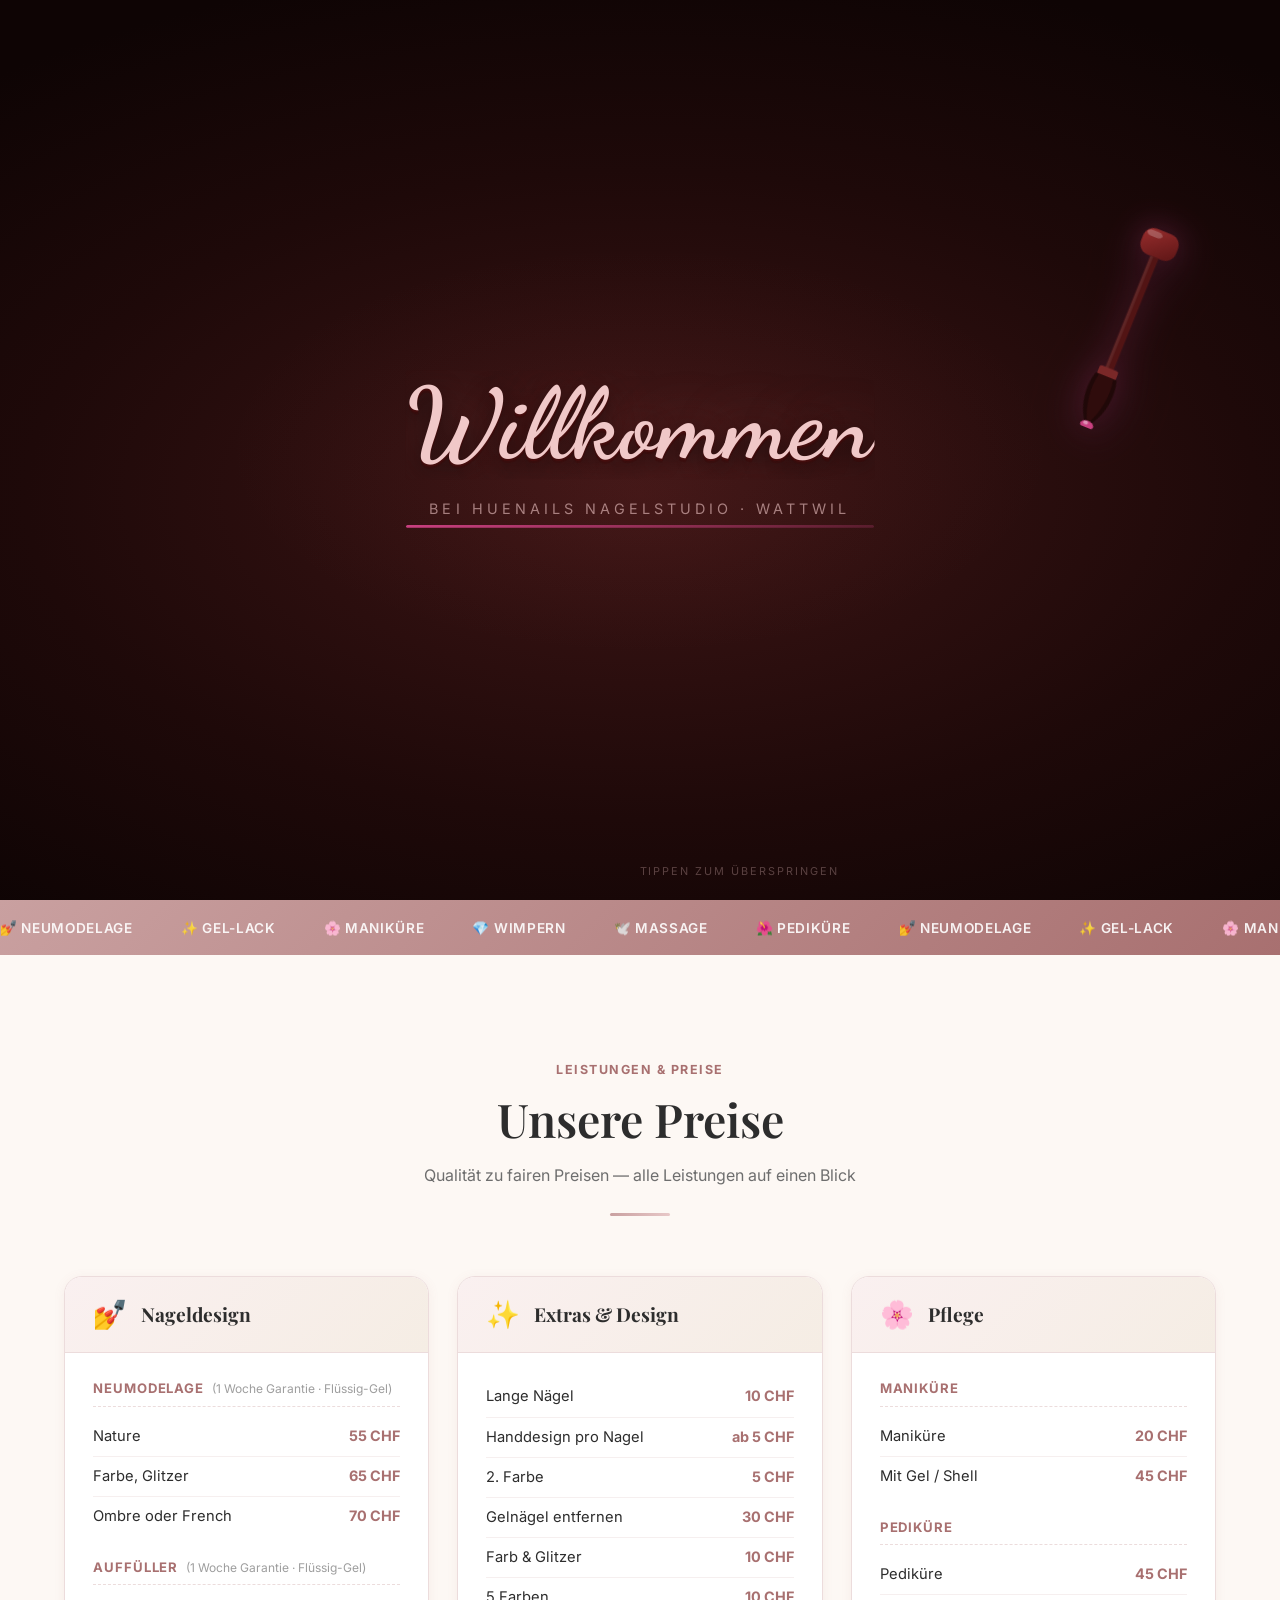
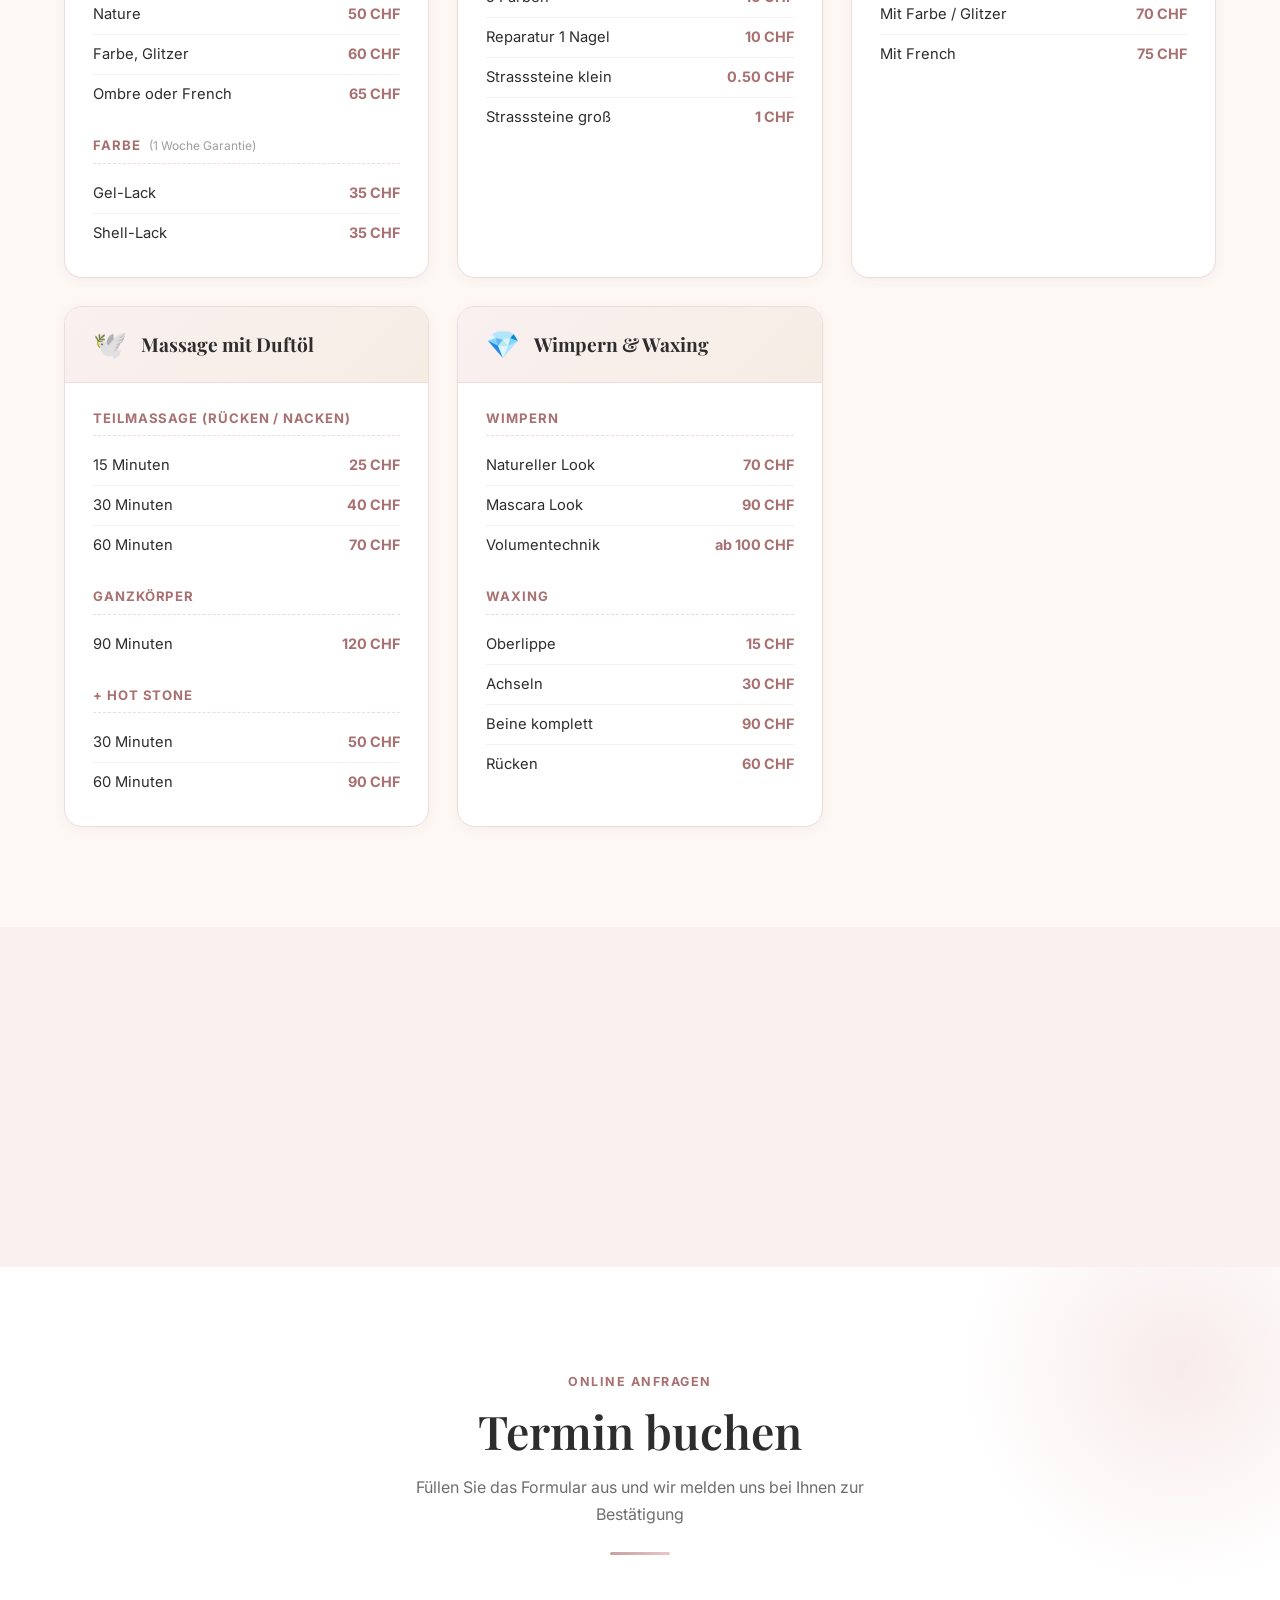
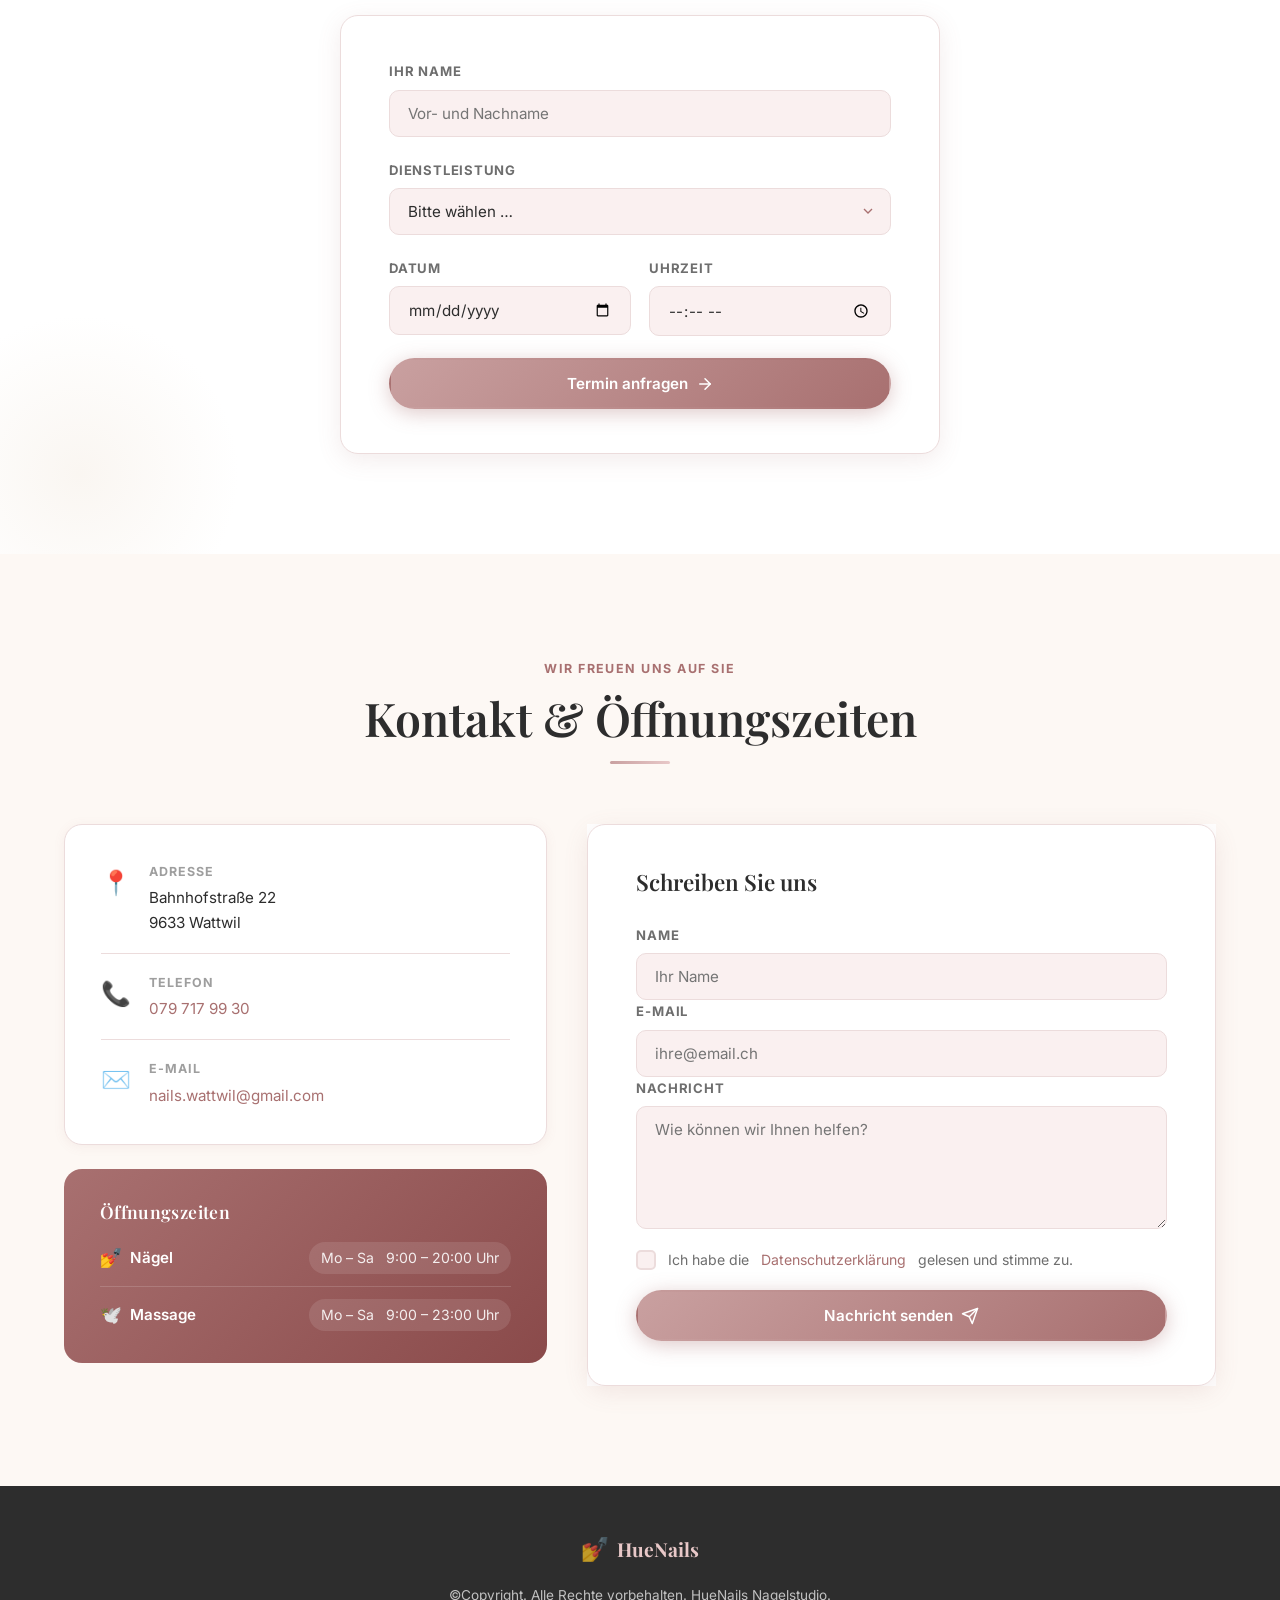
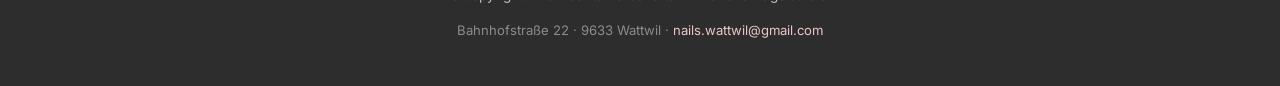
==== index.html @ 9bc21d55 "Add files via upload" ====
<!DOCTYPE html>
<html lang="de">
<head>
    <meta charset="UTF-8">
    <meta name="viewport" content="width=device-width, initial-scale=1.0">
    <meta name="description" content="HueNails Nagelstudio — Ihr Nagelstudio im Herzen von Wattwil. Nägel, Massage, Wimpern & Waxing. Jetzt Termin buchen!">
    <title>HueNails Nagelstudio — Wattwil</title>

    <!-- Google Fonts -->
    <link rel="preconnect" href="https://fonts.googleapis.com">
    <link rel="preconnect" href="https://fonts.gstatic.com" crossorigin>
    <link href="https://fonts.googleapis.com/css2?family=Dancing+Script:wght@700&family=Playfair+Display:ital,wght@0,400;0,500;0,600;0,700;1,400;1,600&family=Inter:wght@300;400;500;600;700&display=swap" rel="stylesheet">

    <link rel="stylesheet" href="style.css">
</head>
<body>

    <!-- ==================== NAGELLACK-INTRO ANIMATION ==================== -->
    <div id="nail-intro" aria-hidden="true">
        <div class="intro-scene">

            <!-- Nail polish applicator brush (SVG) -->
            <div class="intro-brush" aria-hidden="true">
                <svg viewBox="0 0 36 170" xmlns="http://www.w3.org/2000/svg">
                    <defs>
                        <linearGradient id="ig1" x1="0" y1="0" x2="1" y2="1">
                            <stop offset="0%" stop-color="#9a2e2e"/>
                            <stop offset="100%" stop-color="#5c1515"/>
                        </linearGradient>
                    </defs>
                    <!-- Cap / bottle top -->
                    <rect x="3" y="1" width="30" height="22" rx="9" fill="url(#ig1)"/>
                    <rect x="5" y="3" width="13" height="5" rx="4" fill="rgba(255,255,255,0.22)"/>
                    <!-- Rod / neck -->
                    <rect x="14.5" y="23" width="7" height="98" fill="#521414"/>
                    <rect x="14.5" y="23" width="2.5" height="98" fill="rgba(255,255,255,0.07)"/>
                    <!-- Ferrule ring -->
                    <rect x="10" y="119" width="16" height="8" rx="2" fill="#7a2828"/>
                    <!-- Bristles -->
                    <path d="M 9 126 C 5 138 7 158 18 169 C 29 158 31 138 27 126 Z" fill="#200808"/>
                    <path d="M 12 126 C 9 138 11 154 18 167 C 25 154 27 138 24 126 Z" fill="#350e0e" opacity="0.75"/>
                    <!-- Paint tip -->
                    <ellipse cx="18" cy="168" rx="5.5" ry="3.5" fill="#c94080"/>
                    <ellipse cx="16.5" cy="166.5" rx="2" ry="1.5" fill="rgba(255,255,255,0.42)"/>
                </svg>
            </div>

            <!-- Text painted by the brush -->
            <div class="intro-text-container">
                <p class="intro-welcome-text">Willkommen</p>
                <p class="intro-sub-text">bei HueNails Nagelstudio &middot; Wattwil</p>
            </div>

            <!-- Sparkle dots that pop as the brush passes -->
            <div class="intro-sparkles" aria-hidden="true">
                <span style="--spx:5%;  --spd:2.4s">✦</span>
                <span style="--spx:24%; --spd:2.6s">✧</span>
                <span style="--spx:50%; --spd:2.8s">✦</span>
                <span style="--spx:76%; --spd:3.0s">✧</span>
                <span style="--spx:93%; --spd:3.1s">✦</span>
            </div>

        </div>
        <p class="intro-skip">Tippen zum Überspringen</p>
    </div>

    <!-- ==================== NAVBAR ==================== -->
    <nav class="navbar" id="navbar">
        <div class="nav-container">
            <a href="#startseite" class="logo">
                <span class="logo-icon">💅</span>
                <div class="logo-text">
                    <span class="logo-name">HueNails</span>
                    <span class="logo-sub">Nagelstudio Wattwil</span>
                </div>
            </a>

            <ul class="nav-menu" id="navMenu">
                <li><a href="#startseite" class="nav-link">Startseite</a></li>
                <li><a href="#preise" class="nav-link">Unsere Preise</a></li>
                <li><a href="#buchen" class="nav-link">Termin buchen</a></li>
                <li><a href="#kontakt" class="nav-link">Kontakt</a></li>
                <li class="nav-cta"><a href="#buchen" class="btn btn-primary">Jetzt buchen</a></li>
            </ul>

            <button class="nav-toggle" id="navToggle" aria-label="Menü öffnen">
                <span></span>
                <span></span>
                <span></span>
            </button>
        </div>
    </nav>

    <!-- ==================== HERO / STARTSEITE ==================== -->
    <section class="hero" id="startseite">
        <!-- Hintergrundbild Nagelstudio HueNails Wattwil -->
        <div class="hero-media-placeholder" aria-hidden="true"></div>
        <div class="hero-overlay"></div>

        <!-- Floating decoration elements -->
        <div class="hero-deco" aria-hidden="true">
            <div class="deco-petal deco-petal-1"></div>
            <div class="deco-petal deco-petal-2"></div>
            <div class="deco-petal deco-petal-3"></div>
            <div class="deco-petal deco-petal-4"></div>
            <div class="deco-petal deco-petal-5"></div>
            <div class="deco-sparkle deco-sparkle-1">✦</div>
            <div class="deco-sparkle deco-sparkle-2">✦</div>
            <div class="deco-sparkle deco-sparkle-3">✧</div>
        </div>

        <div class="hero-content">
            <div class="hero-badge">
                <span class="badge-dot"></span> Neu eröffnet · Wattwil
            </div>
            <h1 class="hero-title">
                HueNails Nagelstudio
                <span class="hero-subtitle-line">Ihr Nagelstudio im Herzen von Wattwil</span>
                <span class="hero-brushstroke" aria-hidden="true"></span>
            </h1>
            <p class="hero-text">
                Herzlich Willkommen in unserem neuen Nagelstudio in Wattwil! Lassen Sie sich von einer Vielzahl an Leistungen verwöhnen, beeindrucken und überzeugen. Wir setzen auf Qualität zu günstigen Preisen.
            </p>
            <div class="hero-cta">
                <a href="#buchen" class="btn btn-primary">Termin buchen</a>
                <a href="#preise" class="btn btn-outline">Unsere Preise</a>
            </div>
        </div>

        <a href="#preise" class="hero-scroll" aria-label="Nach unten scrollen">
            <span>Entdecken</span>
            <div class="scroll-line"></div>
        </a>
    </section>

    <!-- ==================== MARQUEE ==================== -->
    <div class="marquee-section" aria-hidden="true">
        <div class="marquee-track">
            <span>💅 Neumodelage</span><span>✨ Gel-Lack</span><span>🌸 Maniküre</span>
            <span>💎 Wimpern</span><span>🕊️ Massage</span><span>🌺 Pediküre</span>
            <span>💅 Neumodelage</span><span>✨ Gel-Lack</span><span>🌸 Maniküre</span>
            <span>💎 Wimpern</span><span>🕊️ Massage</span><span>🌺 Pediküre</span>
            <span>💅 Neumodelage</span><span>✨ Gel-Lack</span><span>🌸 Maniküre</span>
            <span>💎 Wimpern</span><span>🕊️ Massage</span><span>🌺 Pediküre</span>
        </div>
    </div>

    <!-- ==================== PREISE ==================== -->
    <section class="prices" id="preise">
        <div class="container">
            <div class="section-header fade-in">
                <span class="section-label">Leistungen &amp; Preise</span>
                <h2 class="section-title">Unsere Preise</h2>
                <p class="section-subtitle">Qualität zu fairen Preisen — alle Leistungen auf einen Blick</p>
                <div class="section-divider" aria-hidden="true"></div>
            </div>

            <div class="price-categories">

                <!-- Nageldesign -->
                <div class="price-card fade-in">
                    <div class="price-card-header">
                        <span class="price-card-icon">💅</span>
                        <h3>Nageldesign</h3>
                    </div>
                    <div class="price-card-body">
                        <div class="price-group">
                            <div class="price-group-title">Neumodelage <small>(1 Woche Garantie · Flüssig-Gel)</small></div>
                            <div class="price-row">
                                <span class="price-item">Nature</span>
                                <span class="price-amount">55 CHF</span>
                            </div>
                            <div class="price-row">
                                <span class="price-item">Farbe, Glitzer</span>
                                <span class="price-amount">65 CHF</span>
                            </div>
                            <div class="price-row">
                                <span class="price-item">Ombre oder French</span>
                                <span class="price-amount">70 CHF</span>
                            </div>
                        </div>
                        <div class="price-group">
                            <div class="price-group-title">Auffüller <small>(1 Woche Garantie · Flüssig-Gel)</small></div>
                            <div class="price-row">
                                <span class="price-item">Nature</span>
                                <span class="price-amount">50 CHF</span>
                            </div>
                            <div class="price-row">
                                <span class="price-item">Farbe, Glitzer</span>
                                <span class="price-amount">60 CHF</span>
                            </div>
                            <div class="price-row">
                                <span class="price-item">Ombre oder French</span>
                                <span class="price-amount">65 CHF</span>
                            </div>
                        </div>
                        <div class="price-group">
                            <div class="price-group-title">Farbe <small>(1 Woche Garantie)</small></div>
                            <div class="price-row">
                                <span class="price-item">Gel-Lack</span>
                                <span class="price-amount">35 CHF</span>
                            </div>
                            <div class="price-row">
                                <span class="price-item">Shell-Lack</span>
                                <span class="price-amount">35 CHF</span>
                            </div>
                        </div>
                    </div>
                </div>

                <!-- Extras & Design -->
                <div class="price-card fade-in">
                    <div class="price-card-header">
                        <span class="price-card-icon">✨</span>
                        <h3>Extras &amp; Design</h3>
                    </div>
                    <div class="price-card-body">
                        <div class="price-row"><span class="price-item">Lange Nägel</span><span class="price-amount">10 CHF</span></div>
                        <div class="price-row"><span class="price-item">Handdesign pro Nagel</span><span class="price-amount">ab 5 CHF</span></div>
                        <div class="price-row"><span class="price-item">2. Farbe</span><span class="price-amount">5 CHF</span></div>
                        <div class="price-row"><span class="price-item">Gelnägel entfernen</span><span class="price-amount">30 CHF</span></div>
                        <div class="price-row"><span class="price-item">Farb &amp; Glitzer</span><span class="price-amount">10 CHF</span></div>
                        <div class="price-row"><span class="price-item">5 Farben</span><span class="price-amount">10 CHF</span></div>
                        <div class="price-row"><span class="price-item">Reparatur 1 Nagel</span><span class="price-amount">10 CHF</span></div>
                        <div class="price-row"><span class="price-item">Strasssteine klein</span><span class="price-amount">0.50 CHF</span></div>
                        <div class="price-row"><span class="price-item">Strasssteine groß</span><span class="price-amount">1 CHF</span></div>
                    </div>
                </div>

                <!-- Pflege -->
                <div class="price-card fade-in">
                    <div class="price-card-header">
                        <span class="price-card-icon">🌸</span>
                        <h3>Pflege</h3>
                    </div>
                    <div class="price-card-body">
                        <div class="price-group">
                            <div class="price-group-title">Maniküre</div>
                            <div class="price-row">
                                <span class="price-item">Maniküre</span>
                                <span class="price-amount">20 CHF</span>
                            </div>
                            <div class="price-row">
                                <span class="price-item">Mit Gel / Shell</span>
                                <span class="price-amount">45 CHF</span>
                            </div>
                        </div>
                        <div class="price-group">
                            <div class="price-group-title">Pediküre</div>
                            <div class="price-row">
                                <span class="price-item">Pediküre</span>
                                <span class="price-amount">45 CHF</span>
                            </div>
                            <div class="price-row">
                                <span class="price-item">Mit Farbe / Glitzer</span>
                                <span class="price-amount">70 CHF</span>
                            </div>
                            <div class="price-row">
                                <span class="price-item">Mit French</span>
                                <span class="price-amount">75 CHF</span>
                            </div>
                        </div>
                    </div>
                </div>

                <!-- Massage -->
                <div class="price-card fade-in">
                    <div class="price-card-header">
                        <span class="price-card-icon">🕊️</span>
                        <h3>Massage mit Duftöl</h3>
                    </div>
                    <div class="price-card-body">
                        <div class="price-group">
                            <div class="price-group-title">Teilmassage (Rücken / Nacken)</div>
                            <div class="price-row"><span class="price-item">15 Minuten</span><span class="price-amount">25 CHF</span></div>
                            <div class="price-row"><span class="price-item">30 Minuten</span><span class="price-amount">40 CHF</span></div>
                            <div class="price-row"><span class="price-item">60 Minuten</span><span class="price-amount">70 CHF</span></div>
                        </div>
                        <div class="price-group">
                            <div class="price-group-title">Ganzkörper</div>
                            <div class="price-row"><span class="price-item">90 Minuten</span><span class="price-amount">120 CHF</span></div>
                        </div>
                        <div class="price-group">
                            <div class="price-group-title">+ Hot Stone</div>
                            <div class="price-row"><span class="price-item">30 Minuten</span><span class="price-amount">50 CHF</span></div>
                            <div class="price-row"><span class="price-item">60 Minuten</span><span class="price-amount">90 CHF</span></div>
                        </div>
                    </div>
                </div>

                <!-- Wimpern & Waxing -->
                <div class="price-card fade-in">
                    <div class="price-card-header">
                        <span class="price-card-icon">💎</span>
                        <h3>Wimpern &amp; Waxing</h3>
                    </div>
                    <div class="price-card-body">
                        <div class="price-group">
                            <div class="price-group-title">Wimpern</div>
                            <div class="price-row"><span class="price-item">Natureller Look</span><span class="price-amount">70 CHF</span></div>
                            <div class="price-row"><span class="price-item">Mascara Look</span><span class="price-amount">90 CHF</span></div>
                            <div class="price-row"><span class="price-item">Volumentechnik</span><span class="price-amount">ab 100 CHF</span></div>
                        </div>
                        <div class="price-group">
                            <div class="price-group-title">Waxing</div>
                            <div class="price-row"><span class="price-item">Oberlippe</span><span class="price-amount">15 CHF</span></div>
                            <div class="price-row"><span class="price-item">Achseln</span><span class="price-amount">30 CHF</span></div>
                            <div class="price-row"><span class="price-item">Beine komplett</span><span class="price-amount">90 CHF</span></div>
                            <div class="price-row"><span class="price-item">Rücken</span><span class="price-amount">60 CHF</span></div>
                        </div>
                    </div>
                </div>

            </div><!-- /.price-categories -->
        </div>
    </section>

    <!-- ==================== GALERIE ==================== -->
    <div class="gallery-strip" role="region" aria-label="Unsere Arbeiten">
        <div class="gallery-item">
            <img src="https://github.com/user-attachments/assets/c134a896-d95e-49ae-8809-458a5babe45d"
                 alt="Elegantes Nageldesign mit Kristallen"
                 referrerpolicy="no-referrer"
                 onerror="this.style.display='none'"
                 loading="lazy">
        </div>
        <div class="gallery-item">
            <img src="https://github.com/user-attachments/assets/c2205a63-f2b2-4bb6-8d69-273cbc0c8605"
                 alt="Nageldesign Ombre mit Strasssteinen"
                 referrerpolicy="no-referrer"
                 onerror="this.style.display='none'"
                 loading="lazy">
        </div>
        <div class="gallery-item">
            <img src="https://github.com/user-attachments/assets/d7bfd87e-74aa-477e-a47b-56fbca6b3d0f"
                 alt="Professionelle Nagelpflege und Maniküre"
                 referrerpolicy="no-referrer"
                 onerror="this.style.display='none'"
                 loading="lazy">
        </div>
    </div>

    <!-- ==================== TERMIN BUCHEN ==================== -->
    <section class="booking" id="buchen">
        <div class="container">
            <div class="section-header fade-in">
                <span class="section-label">Online anfragen</span>
                <h2 class="section-title">Termin buchen</h2>
                <p class="section-subtitle">Füllen Sie das Formular aus und wir melden uns bei Ihnen zur Bestätigung</p>
                <div class="section-divider" aria-hidden="true"></div>
            </div>

            <div class="booking-wrapper fade-in">
                <form class="booking-form" id="bookingForm" novalidate>
                    <div class="form-row">
                        <div class="form-group">
                            <label for="bookingName">Ihr Name</label>
                            <input type="text" id="bookingName" name="name" placeholder="Vor- und Nachname" required>
                        </div>
                    </div>

                    <div class="form-row">
                        <div class="form-group">
                            <label for="bookingService">Dienstleistung</label>
                            <select id="bookingService" name="service" required>
                                <option value="" disabled selected>Bitte wählen …</option>
                                <optgroup label="Nageldesign">
                                    <option>Neumodelage – Nature (55 CHF)</option>
                                    <option>Neumodelage – Farbe / Glitzer (65 CHF)</option>
                                    <option>Neumodelage – Ombre / French (70 CHF)</option>
                                    <option>Auffüller – Nature (50 CHF)</option>
                                    <option>Auffüller – Farbe / Glitzer (60 CHF)</option>
                                    <option>Auffüller – Ombre / French (65 CHF)</option>
                                    <option>Gel-Lack (35 CHF)</option>
                                    <option>Shell-Lack (35 CHF)</option>
                                </optgroup>
                                <optgroup label="Pflege">
                                    <option>Maniküre (20 CHF)</option>
                                    <option>Maniküre mit Gel/Shell (45 CHF)</option>
                                    <option>Pediküre (45 CHF)</option>
                                    <option>Pediküre mit Farbe/Glitzer (70 CHF)</option>
                                    <option>Pediküre mit French (75 CHF)</option>
                                </optgroup>
                                <optgroup label="Massage mit Duftöl">
                                    <option>Teilmassage 15 min (25 CHF)</option>
                                    <option>Teilmassage 30 min (40 CHF)</option>
                                    <option>Teilmassage 60 min (70 CHF)</option>
                                    <option>Ganzkörpermassage 90 min (120 CHF)</option>
                                </optgroup>
                                <optgroup label="Wimpern">
                                    <option>Wimpern – Natureller Look (70 CHF)</option>
                                    <option>Wimpern – Mascara Look (90 CHF)</option>
                                    <option>Wimpern – Volumentechnik (ab 100 CHF)</option>
                                </optgroup>
                                <optgroup label="Waxing">
                                    <option>Waxing Oberlippe (15 CHF)</option>
                                    <option>Waxing Achseln (30 CHF)</option>
                                    <option>Waxing Beine komplett (90 CHF)</option>
                                    <option>Waxing Rücken (60 CHF)</option>
                                </optgroup>
                            </select>
                        </div>
                    </div>

                    <div class="form-row form-row-2">
                        <div class="form-group">
                            <label for="bookingDate">Datum</label>
                            <input type="date" id="bookingDate" name="date" required>
                        </div>
                        <div class="form-group">
                            <label for="bookingTime">Uhrzeit</label>
                            <input type="time" id="bookingTime" name="time" min="09:00" max="23:00" required>
                        </div>
                    </div>

                    <button type="submit" class="btn btn-primary btn-full">
                        <span>Termin anfragen</span>
                        <svg width="18" height="18" viewBox="0 0 24 24" fill="none" stroke="currentColor" stroke-width="2" stroke-linecap="round" stroke-linejoin="round" aria-hidden="true"><line x1="5" y1="12" x2="19" y2="12"/><polyline points="12 5 19 12 12 19"/></svg>
                    </button>
                </form>

                <div class="booking-success" id="bookingSuccess" role="alert" aria-live="polite">
                    <div class="success-icon">🌸</div>
                    <h3>Anfrage gesendet!</h3>
                    <p>Vielen Dank! Wir werden uns so schnell wie möglich bei Ihnen melden, um den Termin zu bestätigen.</p>
                    <p class="success-detail" id="bookingSummary"></p>
                    <button class="btn btn-outline" id="newBookingBtn">Weiteren Termin anfragen</button>
                </div>
            </div>
        </div>
    </section>

    <!-- ==================== KONTAKT ==================== -->
    <section class="contact" id="kontakt">
        <div class="container">
            <div class="section-header fade-in">
                <span class="section-label">Wir freuen uns auf Sie</span>
                <h2 class="section-title">Kontakt &amp; Öffnungszeiten</h2>
                <div class="section-divider" aria-hidden="true"></div>
            </div>

            <div class="contact-grid">
                <!-- Info column -->
                <div class="contact-info fade-in-left">
                    <div class="contact-card">
                        <div class="contact-item">
                            <span class="contact-icon">📍</span>
                            <div>
                                <strong>Adresse</strong>
                                <p>Bahnhofstraße 22<br>9633 Wattwil</p>
                            </div>
                        </div>
                        <div class="contact-item">
                            <span class="contact-icon">📞</span>
                            <div>
                                <strong>Telefon</strong>
                                <p><a href="tel:0797179930">079 717 99 30</a></p>
                            </div>
                        </div>
                        <div class="contact-item">
                            <span class="contact-icon">✉️</span>
                            <div>
                                <strong>E-Mail</strong>
                                <p><a href="mailto:nails.wattwil@gmail.com">nails.wattwil@gmail.com</a></p>
                            </div>
                        </div>
                    </div>

                    <div class="hours-card">
                        <h4>Öffnungszeiten</h4>
                        <div class="hours-row">
                            <div class="hours-label">
                                <span class="hours-icon">💅</span> Nägel
                            </div>
                            <div class="hours-time">Mo – Sa &nbsp; 9:00 – 20:00 Uhr</div>
                        </div>
                        <div class="hours-row">
                            <div class="hours-label">
                                <span class="hours-icon">🕊️</span> Massage
                            </div>
                            <div class="hours-time">Mo – Sa &nbsp; 9:00 – 23:00 Uhr</div>
                        </div>
                    </div>
                </div>

                <!-- Contact form column -->
                <div class="contact-form-wrapper fade-in-right">
                    <form class="contact-form" id="contactForm" novalidate>
                        <h4>Schreiben Sie uns</h4>
                        <div class="form-group">
                            <label for="contactName">Name</label>
                            <input type="text" id="contactName" name="name" placeholder="Ihr Name" required>
                        </div>
                        <div class="form-group">
                            <label for="contactEmail">E-Mail</label>
                            <input type="email" id="contactEmail" name="email" placeholder="ihre@email.ch" required>
                        </div>
                        <div class="form-group">
                            <label for="contactMessage">Nachricht</label>
                            <textarea id="contactMessage" name="message" rows="5" placeholder="Wie können wir Ihnen helfen?" required></textarea>
                        </div>
                        <div class="form-checkbox">
                            <label class="checkbox-label">
                                <input type="checkbox" id="contactPrivacy" name="privacy" required>
                                <span class="checkbox-custom"></span>
                                Ich habe die <a href="#" target="_blank">Datenschutzerklärung</a> gelesen und stimme zu.
                            </label>
                        </div>
                        <button type="submit" class="btn btn-primary btn-full">
                            <span>Nachricht senden</span>
                            <svg width="18" height="18" viewBox="0 0 24 24" fill="none" stroke="currentColor" stroke-width="2" stroke-linecap="round" stroke-linejoin="round" aria-hidden="true"><line x1="22" y1="2" x2="11" y2="13"/><polygon points="22 2 15 22 11 13 2 9 22 2"/></svg>
                        </button>
                    </form>
                </div>
            </div>
        </div>
    </section>

    <!-- ==================== FOOTER ==================== -->
    <footer class="footer">
        <div class="footer-inner">
            <div class="footer-logo">
                <span>💅</span>
                <span class="footer-logo-name">HueNails</span>
            </div>
            <p class="footer-copy">©Copyright. Alle Rechte vorbehalten. HueNails Nagelstudio.</p>
            <p class="footer-address">Bahnhofstraße 22 · 9633 Wattwil · <a href="mailto:nails.wattwil@gmail.com">nails.wattwil@gmail.com</a></p>
        </div>
    </footer>

    <script src="script.js"></script>
</body>
</html>
---- style.css ----
/* =====================================================
   HUENAILS NAGELSTUDIO — Elegantes Pastel-Design
   Single-Page Demo · Wattwil
   ===================================================== */

/* --- Reset & Base --- */
*, *::before, *::after {
    margin: 0;
    padding: 0;
    box-sizing: border-box;
}

/* --- CSS Custom Properties --- */
:root {
    /* Farben */
    --rose-gold:      #c9a0a0;
    --rose-gold-light:#e8c8c8;
    --rose-gold-dark: #a87070;
    --blush:          #f2d7d7;
    --blush-light:    #faf0f0;
    --cream:          #fdf8f4;
    --cream-dark:     #f5ede4;
    --white:          #ffffff;
    --text:           #2d2d2d;
    --text-light:     #6e6e6e;
    --text-lighter:   #9e9e9e;
    --border:         #ecdcdc;

    /* Schatten */
    --shadow-sm: 0 2px 12px rgba(160, 100, 100, 0.08);
    --shadow:    0 6px 24px rgba(160, 100, 100, 0.12);
    --shadow-lg: 0 16px 48px rgba(160, 100, 100, 0.16);

    /* Radien */
    --radius:    18px;
    --radius-sm: 10px;
    --radius-xs: 6px;

    /* Übergänge */
    --transition:      all 0.4s cubic-bezier(0.25, 0.46, 0.45, 0.94);
    --transition-fast: all 0.22s ease;
}

html {
    scroll-behavior: smooth;
    font-size: 16px;
}

body {
    font-family: 'Inter', -apple-system, BlinkMacSystemFont, 'Segoe UI', sans-serif;
    color: var(--text);
    background: var(--white);
    line-height: 1.7;
    overflow-x: hidden;
}

h1, h2, h3, h4 {
    font-family: 'Playfair Display', Georgia, serif;
    line-height: 1.2;
    font-weight: 600;
}

a {
    color: var(--rose-gold-dark);
    text-decoration: none;
    transition: var(--transition-fast);
}
a:hover { color: var(--rose-gold); }

img { max-width: 100%; display: block; }

.container {
    max-width: 1200px;
    margin: 0 auto;
    padding: 0 24px;
}

/* =====================================================
   BUTTONS
   ===================================================== */
.btn {
    display: inline-flex;
    align-items: center;
    justify-content: center;
    gap: 8px;
    padding: 14px 32px;
    border-radius: 50px;
    font-family: 'Inter', sans-serif;
    font-size: 0.95rem;
    font-weight: 600;
    cursor: pointer;
    border: 2px solid transparent;
    transition: var(--transition);
    white-space: nowrap;
    text-decoration: none;
}

.btn-primary {
    background: linear-gradient(135deg, var(--rose-gold), var(--rose-gold-dark));
    color: var(--white);
    border-color: transparent;
    box-shadow: 0 4px 20px rgba(160, 100, 100, 0.35);
}
.btn-primary:hover {
    background: linear-gradient(135deg, var(--rose-gold-dark), #8a5050);
    color: var(--white);
    transform: translateY(-2px);
    box-shadow: 0 8px 28px rgba(160, 100, 100, 0.45);
}

.btn-outline {
    background: transparent;
    color: var(--rose-gold-dark);
    border-color: var(--rose-gold);
}
.btn-outline:hover {
    background: var(--rose-gold);
    color: var(--white);
    transform: translateY(-2px);
}

.btn-full { width: 100%; }

/* =====================================================
   NAVBAR
   ===================================================== */
.navbar {
    position: fixed;
    top: 0;
    left: 0;
    right: 0;
    z-index: 1000;
    padding: 20px 0;
    transition: var(--transition);
}

.navbar.scrolled {
    background: rgba(255, 255, 255, 0.96);
    backdrop-filter: blur(16px);
    -webkit-backdrop-filter: blur(16px);
    padding: 12px 0;
    box-shadow: 0 2px 24px rgba(160, 100, 100, 0.1);
}

.nav-container {
    max-width: 1200px;
    margin: 0 auto;
    padding: 0 24px;
    display: flex;
    align-items: center;
    justify-content: space-between;
}

/* Logo */
.logo {
    display: flex;
    align-items: center;
    gap: 10px;
    text-decoration: none;
}
.logo-icon { font-size: 1.6rem; line-height: 1; }
.logo-text { display: flex; flex-direction: column; line-height: 1.1; }
.logo-name {
    font-family: 'Playfair Display', serif;
    font-size: 1.25rem;
    font-weight: 700;
    color: var(--rose-gold-dark);
}
.logo-sub {
    font-size: 0.7rem;
    font-weight: 500;
    color: var(--text-lighter);
    letter-spacing: 0.05em;
    text-transform: uppercase;
}

/* Nav menu */
.nav-menu {
    display: flex;
    align-items: center;
    gap: 8px;
    list-style: none;
}

.nav-link {
    font-size: 0.9rem;
    font-weight: 500;
    color: var(--text);
    padding: 8px 14px;
    border-radius: 50px;
    transition: var(--transition-fast);
    text-decoration: none;
}
.navbar:not(.scrolled) .nav-link { color: var(--white); }
.nav-link:hover, .nav-link.active {
    color: var(--rose-gold-dark);
    background: var(--blush-light);
}
.navbar:not(.scrolled) .nav-link:hover,
.navbar:not(.scrolled) .nav-link.active {
    color: var(--white);
    background: rgba(255,255,255,0.18);
}

.nav-cta { margin-left: 8px; }
.nav-cta .btn { padding: 10px 24px; font-size: 0.88rem; }

/* Hamburger */
.nav-toggle {
    display: none;
    flex-direction: column;
    gap: 5px;
    background: none;
    border: none;
    cursor: pointer;
    padding: 6px;
}
.nav-toggle span {
    display: block;
    width: 24px;
    height: 2px;
    background: var(--rose-gold-dark);
    border-radius: 2px;
    transition: var(--transition-fast);
    transform-origin: center;
}
.navbar:not(.scrolled) .nav-toggle span { background: var(--white); }
.nav-toggle.active span:nth-child(1) { transform: translateY(7px) rotate(45deg); }
.nav-toggle.active span:nth-child(2) { opacity: 0; transform: scaleX(0); }
.nav-toggle.active span:nth-child(3) { transform: translateY(-7px) rotate(-45deg); }

/* =====================================================
   HERO
   ===================================================== */
.hero {
    position: relative;
    min-height: 100vh;
    display: flex;
    align-items: center;
    justify-content: center;
    overflow: hidden;
    background: linear-gradient(160deg, #2d1a1a 0%, #5c2d2d 40%, #8a4a4a 100%);
}

/* Hintergrundbild */
.hero-media-placeholder {
    position: absolute;
    inset: 0;
    background-color: #3a1f1f;
    background-image: url('https://github.com/user-attachments/assets/f6385e2c-8b91-4353-9eaa-23a1ced8b1b3');
    background-size: cover;
    background-position: center 40%;
    background-repeat: no-repeat;
}

.hero-overlay {
    position: absolute;
    inset: 0;
    background: linear-gradient(to bottom, rgba(20, 10, 10, 0.38) 0%, rgba(30, 10, 10, 0.55) 100%);
    z-index: 1;
}

/* Floating petals & sparkles */
.hero-deco { position: absolute; inset: 0; z-index: 2; pointer-events: none; }

.deco-petal {
    position: absolute;
    border-radius: 50% 0 50% 0;
    opacity: 0.18;
    animation: floatPetal 14s ease-in-out infinite;
}
.deco-petal-1 { width: 60px; height: 60px; background: var(--rose-gold-light); top: 12%; left: 8%; animation-delay: 0s; }
.deco-petal-2 { width: 40px; height: 40px; background: var(--blush); top: 60%; left: 5%; animation-delay: 3s; }
.deco-petal-3 { width: 80px; height: 80px; background: var(--rose-gold); top: 25%; right: 10%; animation-delay: 6s; }
.deco-petal-4 { width: 30px; height: 30px; background: var(--blush); top: 70%; right: 15%; animation-delay: 9s; }
.deco-petal-5 { width: 50px; height: 50px; background: var(--rose-gold-light); top: 45%; left: 50%; animation-delay: 1.5s; }

@keyframes floatPetal {
    0%, 100% { transform: translate(0, 0) rotate(0deg); }
    33%       { transform: translate(14px, -20px) rotate(15deg); }
    66%       { transform: translate(-10px, 12px) rotate(-10deg); }
}

.deco-sparkle {
    position: absolute;
    font-size: 1.1rem;
    color: var(--rose-gold-light);
    opacity: 0.45;
    animation: sparkle 5s ease-in-out infinite;
}
.deco-sparkle-1 { top: 18%; left: 20%;  animation-delay: 0s; }
.deco-sparkle-2 { top: 55%; right: 22%; animation-delay: 2s; }
.deco-sparkle-3 { top: 32%; right: 35%; animation-delay: 4s; font-size: 0.75rem; }

@keyframes sparkle {
    0%, 100% { opacity: 0.35; transform: scale(1) rotate(0deg); }
    50%       { opacity: 0.8;  transform: scale(1.4) rotate(20deg); }
}

/* Hero content */
.hero-content {
    position: relative;
    z-index: 3;
    text-align: center;
    padding: 120px 24px 80px;
    max-width: 780px;
    margin: 0 auto;
}

.hero-badge {
    display: inline-flex;
    align-items: center;
    gap: 8px;
    background: rgba(255,255,255,0.15);
    backdrop-filter: blur(8px);
    color: var(--blush);
    border: 1px solid rgba(255,255,255,0.25);
    border-radius: 50px;
    padding: 7px 18px;
    font-size: 0.82rem;
    font-weight: 600;
    letter-spacing: 0.04em;
    text-transform: uppercase;
    margin-bottom: 28px;
}
.badge-dot {
    width: 8px;
    height: 8px;
    border-radius: 50%;
    background: #ff9c9c;
    animation: pulse 1.8s ease-in-out infinite;
}
@keyframes pulse {
    0%, 100% { transform: scale(1); opacity: 1; }
    50%       { transform: scale(1.5); opacity: 0.6; }
}

.hero-title {
    font-size: clamp(2rem, 5.5vw, 3.6rem);
    color: var(--white);
    font-weight: 700;
    margin-bottom: 10px;
    letter-spacing: -0.01em;
    line-height: 1.15;
}

.hero-subtitle-line {
    display: block;
    font-size: clamp(1.1rem, 2.8vw, 1.7rem);
    font-weight: 400;
    font-style: italic;
    color: var(--blush);
    margin-top: 8px;
    margin-bottom: 4px;
    line-height: 1.4;
}

/* Animated brushstroke underline */
.hero-brushstroke {
    display: block;
    width: 260px;
    height: 12px;
    margin: 14px auto 28px;
    background: var(--rose-gold);
    border-radius: 6px 8px 8px 4px / 4px 8px 6px 4px;
    transform-origin: left center;
    animation: brushDraw 1.2s cubic-bezier(0.22, 1, 0.36, 1) 0.8s both;
}
@keyframes brushDraw {
    from { clip-path: inset(0 100% 0 0 round 6px); opacity: 0; }
    to   { clip-path: inset(0 0%   0 0 round 6px); opacity: 0.8; }
}

.hero-text {
    font-size: 1.05rem;
    color: rgba(255, 255, 255, 0.85);
    max-width: 580px;
    margin: 0 auto 36px;
    line-height: 1.8;
}

.hero-cta {
    display: flex;
    gap: 16px;
    justify-content: center;
    flex-wrap: wrap;
}

/* Hero scroll indicator */
.hero-scroll {
    position: absolute;
    bottom: 32px;
    left: 50%;
    transform: translateX(-50%);
    z-index: 3;
    display: flex;
    flex-direction: column;
    align-items: center;
    gap: 8px;
    color: rgba(255,255,255,0.6);
    font-size: 0.75rem;
    font-weight: 500;
    letter-spacing: 0.1em;
    text-transform: uppercase;
    text-decoration: none;
    cursor: pointer;
    transition: var(--transition-fast);
}
.hero-scroll:hover { color: rgba(255,255,255,0.9); }
.scroll-line {
    width: 1px;
    height: 42px;
    background: linear-gradient(to bottom, rgba(255,255,255,0.6), transparent);
    animation: scrollLine 1.8s ease-in-out infinite;
}
@keyframes scrollLine {
    0%, 100% { transform: scaleY(1);   opacity: 1; }
    50%       { transform: scaleY(0.5); opacity: 0.4; }
}

/* =====================================================
   MARQUEE
   ===================================================== */
.marquee-section {
    background: linear-gradient(135deg, var(--rose-gold), var(--rose-gold-dark));
    padding: 14px 0;
    overflow: hidden;
    white-space: nowrap;
}

.marquee-track {
    display: inline-flex;
    gap: 48px;
    animation: marqueeScroll 24s linear infinite;
    padding-right: 48px;
}
.marquee-track span {
    font-size: 0.85rem;
    font-weight: 600;
    color: rgba(255,255,255,0.9);
    letter-spacing: 0.05em;
    text-transform: uppercase;
    flex-shrink: 0;
}

@keyframes marqueeScroll {
    from { transform: translateX(0); }
    to   { transform: translateX(-50%); }
}

/* =====================================================
   SECTION HEADER
   ===================================================== */
.section-header {
    text-align: center;
    margin-bottom: 60px;
}
.section-label {
    display: inline-block;
    font-size: 0.78rem;
    font-weight: 700;
    letter-spacing: 0.12em;
    text-transform: uppercase;
    color: var(--rose-gold-dark);
    margin-bottom: 12px;
}
.section-title {
    font-size: clamp(2rem, 4vw, 2.9rem);
    color: var(--text);
    margin-bottom: 14px;
}
.section-subtitle {
    color: var(--text-light);
    font-size: 1rem;
    max-width: 520px;
    margin: 0 auto 24px;
}
.section-divider {
    width: 60px;
    height: 3px;
    background: linear-gradient(90deg, var(--rose-gold), var(--rose-gold-light));
    border-radius: 2px;
    margin: 0 auto;
}

/* =====================================================
   PRICES
   ===================================================== */
.prices {
    padding: 100px 0;
    background: var(--cream);
}

.price-categories {
    display: grid;
    grid-template-columns: repeat(auto-fill, minmax(340px, 1fr));
    gap: 28px;
}

.price-card {
    background: var(--white);
    border-radius: var(--radius);
    box-shadow: var(--shadow-sm);
    overflow: hidden;
    transition: var(--transition);
    border: 1px solid var(--border);
}
.price-card:hover {
    transform: translateY(-4px);
    box-shadow: var(--shadow-lg);
    border-color: var(--rose-gold-light);
}

.price-card-header {
    background: linear-gradient(135deg, var(--blush-light), var(--cream-dark));
    padding: 24px 28px;
    display: flex;
    align-items: center;
    gap: 14px;
    border-bottom: 1px solid var(--border);
}
.price-card-icon { font-size: 1.7rem; line-height: 1; }
.price-card-header h3 {
    font-size: 1.2rem;
    color: var(--text);
    font-weight: 700;
}

.price-card-body { padding: 24px 28px; }

.price-group { margin-bottom: 20px; }
.price-group:last-child { margin-bottom: 0; }

.price-group-title {
    font-size: 0.82rem;
    font-weight: 700;
    text-transform: uppercase;
    letter-spacing: 0.07em;
    color: var(--rose-gold-dark);
    margin-bottom: 10px;
    padding-bottom: 6px;
    border-bottom: 1px dashed var(--border);
}
.price-group-title small {
    font-weight: 400;
    text-transform: none;
    letter-spacing: 0;
    color: var(--text-lighter);
    font-size: 0.75rem;
    margin-left: 4px;
}

.price-row {
    display: flex;
    justify-content: space-between;
    align-items: baseline;
    padding: 7px 0;
    border-bottom: 1px solid rgba(236, 220, 220, 0.45);
}
.price-row:last-child { border-bottom: none; }

.price-item {
    font-size: 0.92rem;
    color: var(--text);
}
.price-amount {
    font-size: 0.9rem;
    font-weight: 700;
    color: var(--rose-gold-dark);
    white-space: nowrap;
    margin-left: 12px;
}

/* =====================================================
   BOOKING
   ===================================================== */
.booking {
    padding: 100px 0;
    background: var(--white);
    position: relative;
    overflow: hidden;
}
.booking::before {
    content: '';
    position: absolute;
    top: -120px;
    right: -120px;
    width: 440px;
    height: 440px;
    border-radius: 50%;
    background: radial-gradient(circle, var(--blush) 0%, transparent 70%);
    opacity: 0.5;
    pointer-events: none;
}
.booking::after {
    content: '';
    position: absolute;
    bottom: -80px;
    left: -80px;
    width: 320px;
    height: 320px;
    border-radius: 50%;
    background: radial-gradient(circle, var(--cream-dark) 0%, transparent 70%);
    opacity: 0.5;
    pointer-events: none;
}

.booking-wrapper {
    max-width: 600px;
    margin: 0 auto;
    position: relative;
    z-index: 1;
}

.booking-form, .contact-form {
    background: var(--white);
    border: 1px solid var(--border);
    border-radius: var(--radius);
    padding: 44px 48px;
    box-shadow: var(--shadow);
}

.form-row { margin-bottom: 22px; }
.form-row-2 {
    display: grid;
    grid-template-columns: 1fr 1fr;
    gap: 18px;
    margin-bottom: 22px;
}

.form-group { display: flex; flex-direction: column; gap: 7px; }

.form-group label {
    font-size: 0.82rem;
    font-weight: 700;
    letter-spacing: 0.06em;
    text-transform: uppercase;
    color: var(--text-light);
}

.form-group input,
.form-group select,
.form-group textarea {
    width: 100%;
    padding: 13px 18px;
    border: 1.5px solid var(--border);
    border-radius: var(--radius-sm);
    font-family: 'Inter', sans-serif;
    font-size: 0.95rem;
    color: var(--text);
    background: var(--blush-light);
    transition: var(--transition-fast);
    appearance: none;
    -webkit-appearance: none;
    outline: none;
}
.form-group select {
    background-image: url("data:image/svg+xml,%3Csvg xmlns='http://www.w3.org/2000/svg' width='16' height='16' viewBox='0 0 24 24' fill='none' stroke='%23a87070' stroke-width='2'%3E%3Cpolyline points='6 9 12 15 18 9'/%3E%3C/svg%3E");
    background-repeat: no-repeat;
    background-position: right 14px center;
    padding-right: 44px;
    cursor: pointer;
}
.form-group textarea { resize: vertical; min-height: 120px; }

.form-group input:focus,
.form-group select:focus,
.form-group textarea:focus {
    border-color: var(--rose-gold);
    background: var(--white);
    box-shadow: 0 0 0 3px rgba(201, 160, 160, 0.2);
}

/* Booking success message */
.booking-success {
    display: none;
    flex-direction: column;
    align-items: center;
    text-align: center;
    gap: 16px;
    padding: 60px 48px;
    background: var(--white);
    border: 1px solid var(--border);
    border-radius: var(--radius);
    box-shadow: var(--shadow);
}
.booking-success.show { display: flex; }

.success-icon { font-size: 3.5rem; animation: popIn 0.5s ease; }
@keyframes popIn {
    from { transform: scale(0.5); opacity: 0; }
    to   { transform: scale(1);   opacity: 1; }
}

.booking-success h3 {
    font-size: 1.6rem;
    color: var(--text);
}
.booking-success p { color: var(--text-light); max-width: 380px; }
.success-detail {
    font-weight: 600;
    color: var(--rose-gold-dark);
    font-size: 0.95rem;
}

/* =====================================================
   CUSTOM CHECKBOX
   ===================================================== */
.form-checkbox { margin: 20px 0; }
.checkbox-label {
    display: flex;
    align-items: flex-start;
    gap: 12px;
    font-size: 0.88rem;
    color: var(--text-light);
    cursor: pointer;
    user-select: none;
    line-height: 1.5;
}
.checkbox-label input[type="checkbox"] { display: none; }
.checkbox-custom {
    flex-shrink: 0;
    width: 20px;
    height: 20px;
    border: 2px solid var(--border);
    border-radius: 5px;
    background: var(--blush-light);
    transition: var(--transition-fast);
    position: relative;
    margin-top: 1px;
}
.checkbox-label input[type="checkbox"]:checked + .checkbox-custom {
    background: var(--rose-gold);
    border-color: var(--rose-gold);
}
.checkbox-label input[type="checkbox"]:checked + .checkbox-custom::after {
    content: '';
    position: absolute;
    left: 5px;
    top: 2px;
    width: 6px;
    height: 10px;
    border: 2px solid white;
    border-top: none;
    border-left: none;
    transform: rotate(40deg);
}
.checkbox-label a { color: var(--rose-gold-dark); }

/* =====================================================
   CONTACT
   ===================================================== */
.contact {
    padding: 100px 0;
    background: var(--cream);
}

.contact-grid {
    display: grid;
    grid-template-columns: 1fr 1.3fr;
    gap: 40px;
    align-items: start;
}

/* Info cards */
.contact-card {
    background: var(--white);
    border-radius: var(--radius);
    padding: 36px;
    box-shadow: var(--shadow-sm);
    border: 1px solid var(--border);
    margin-bottom: 24px;
}

.contact-item {
    display: flex;
    gap: 18px;
    align-items: flex-start;
    padding: 18px 0;
    border-bottom: 1px solid var(--border);
}
.contact-item:last-child { border-bottom: none; padding-bottom: 0; }
.contact-item:first-child { padding-top: 0; }

.contact-icon {
    font-size: 1.5rem;
    flex-shrink: 0;
    margin-top: 2px;
}
.contact-item strong {
    display: block;
    font-size: 0.78rem;
    font-weight: 700;
    letter-spacing: 0.08em;
    text-transform: uppercase;
    color: var(--text-lighter);
    margin-bottom: 4px;
}
.contact-item p {
    font-size: 0.95rem;
    color: var(--text);
    line-height: 1.6;
}

/* Hours card */
.hours-card {
    background: linear-gradient(135deg, var(--rose-gold-dark), #8a4a4a);
    border-radius: var(--radius);
    padding: 32px 36px;
    color: var(--white);
}
.hours-card h4 {
    font-size: 1.1rem;
    color: var(--white);
    margin-bottom: 20px;
    letter-spacing: 0.02em;
}
.hours-row {
    display: flex;
    justify-content: space-between;
    align-items: center;
    padding: 12px 0;
    border-bottom: 1px solid rgba(255,255,255,0.15);
    gap: 12px;
    flex-wrap: wrap;
}
.hours-row:last-child { border-bottom: none; padding-bottom: 0; }
.hours-row:first-of-type { padding-top: 0; }
.hours-label {
    display: flex;
    align-items: center;
    gap: 8px;
    font-weight: 600;
    font-size: 0.95rem;
}
.hours-icon { font-size: 1.1rem; }
.hours-time {
    font-size: 0.88rem;
    opacity: 0.9;
    background: rgba(255,255,255,0.12);
    padding: 4px 12px;
    border-radius: 50px;
}

/* Contact form wrapper */
.contact-form-wrapper {
    background: var(--white);
}
.contact-form {
    background: var(--white);
}
.contact-form h4 {
    font-size: 1.4rem;
    color: var(--text);
    margin-bottom: 28px;
}

/* =====================================================
   FOOTER
   ===================================================== */
.footer {
    background: var(--text);
    color: rgba(255,255,255,0.7);
    padding: 44px 24px;
}
.footer-inner {
    max-width: 1200px;
    margin: 0 auto;
    text-align: center;
    display: flex;
    flex-direction: column;
    align-items: center;
    gap: 12px;
}
.footer-logo {
    display: flex;
    align-items: center;
    gap: 8px;
    margin-bottom: 4px;
}
.footer-logo span:first-child { font-size: 1.4rem; }
.footer-logo-name {
    font-family: 'Playfair Display', serif;
    font-size: 1.2rem;
    font-weight: 700;
    color: var(--rose-gold-light);
}
.footer-copy {
    font-size: 0.85rem;
}
.footer-address {
    font-size: 0.82rem;
    color: rgba(255,255,255,0.45);
}
.footer-address a {
    color: var(--rose-gold-light);
}
.footer-address a:hover { color: var(--rose-gold); }

/* =====================================================
   SCROLL ANIMATIONS
   ===================================================== */
.fade-in,
.fade-in-left,
.fade-in-right,
.fade-up {
    opacity: 0;
    transition: opacity 0.7s ease, transform 0.7s ease;
}
.fade-in        { transform: translateY(28px); }
.fade-in-left   { transform: translateX(-36px); }
.fade-in-right  { transform: translateX(36px); }
.fade-up        { transform: translateY(20px); }

.fade-in.visible,
.fade-in-left.visible,
.fade-in-right.visible,
.fade-up.visible {
    opacity: 1;
    transform: translate(0, 0);
}

/* Hero elements: pure CSS keyframe animations (no JS needed) */
@keyframes heroFadeUp {
    from { opacity: 0; transform: translateY(22px); }
    to   { opacity: 1; transform: translateY(0); }
}

.hero-badge   { animation: heroFadeUp 0.7s ease 0.15s both; }
.hero-title   { animation: heroFadeUp 0.7s ease 0.35s both; }
.hero-text    { animation: heroFadeUp 0.7s ease 0.55s both; }
.hero-cta     { animation: heroFadeUp 0.7s ease 0.72s both; }

/* Stagger price cards */
.price-card:nth-child(1).visible { transition-delay: 0s; }
.price-card:nth-child(2).visible { transition-delay: 0.08s; }
.price-card:nth-child(3).visible { transition-delay: 0.16s; }
.price-card:nth-child(4).visible { transition-delay: 0.24s; }
.price-card:nth-child(5).visible { transition-delay: 0.32s; }

/* =====================================================
   GALLERY STRIP
   ===================================================== */
.gallery-strip {
    display: grid;
    grid-template-columns: repeat(3, 1fr);
    height: 340px;
}

.gallery-item {
    overflow: hidden;
    position: relative;
    cursor: pointer;
    background-color: var(--blush-light);
}

.gallery-item img {
    width: 100%;
    height: 100%;
    object-fit: cover;
    object-position: center;
    transition: transform 0.7s cubic-bezier(0.25, 0.46, 0.45, 0.94);
    display: block;
}

.gallery-item:hover img {
    transform: scale(1.08);
}

.gallery-item::after {
    content: '';
    position: absolute;
    inset: 0;
    background: linear-gradient(to top, rgba(168, 112, 112, 0.35) 0%, transparent 60%);
    opacity: 0;
    transition: opacity 0.4s ease;
}
.gallery-item:hover::after { opacity: 1; }


@media (max-width: 1024px) {
    .contact-grid {
        grid-template-columns: 1fr;
    }
}

@media (max-width: 768px) {
    /* Navbar */
    .nav-toggle { display: flex; }
    .nav-cta { display: none; }

    .nav-menu {
        position: fixed;
        top: 0;
        right: -100%;
        width: min(320px, 85vw);
        height: 100vh;
        background: var(--white);
        flex-direction: column;
        justify-content: center;
        align-items: center;
        gap: 6px;
        padding: 80px 24px 40px;
        box-shadow: -8px 0 40px rgba(0,0,0,0.12);
        transition: right 0.4s cubic-bezier(0.25, 0.46, 0.45, 0.94);
        z-index: 999;
        list-style: none;
    }
    .nav-menu.active { right: 0; }

    .nav-link {
        font-size: 1.1rem;
        padding: 12px 24px;
        width: 100%;
        text-align: center;
        color: var(--text) !important;
    }
    .nav-cta { display: flex !important; width: 100%; }
    .nav-cta .btn { width: 100%; justify-content: center; }

    /* Hero */
    .hero-brushstroke { width: 180px; }
    .hero-cta { flex-direction: column; align-items: center; }
    .hero-cta .btn { width: 100%; max-width: 300px; }

    /* Gallery */
    .gallery-strip {
        grid-template-columns: 1fr 1fr;
        height: 260px;
    }
    .gallery-item:nth-child(3) {
        grid-column: 1 / -1;
        height: 200px;
    }

    /* Prices */
    .price-categories {
        grid-template-columns: 1fr;
    }

    /* Booking form */
    .booking-form, .contact-form { padding: 32px 24px; }
    .form-row-2 {
        grid-template-columns: 1fr;
    }

    /* Contact */
    .contact-grid { grid-template-columns: 1fr; }
    .hours-row {
        flex-direction: column;
        align-items: flex-start;
        gap: 6px;
    }
}

@media (max-width: 480px) {
    .gallery-strip {
        grid-template-columns: 1fr;
        height: auto;
    }
    .gallery-item { height: 220px; }
    .gallery-item:nth-child(3) { grid-column: auto; height: 220px; }
    .hero-content { padding: 100px 20px 60px; }
    .price-card-body { padding: 20px; }
    .price-card-header { padding: 18px 20px; }
    .contact-card { padding: 24px 20px; }
    .hours-card { padding: 24px 20px; }
    .booking-success { padding: 40px 20px; }
}

/* =====================================================
   OVERLAY (mobile nav backdrop)
   ===================================================== */
.nav-overlay {
    display: none;
    position: fixed;
    inset: 0;
    background: rgba(0,0,0,0.45);
    z-index: 998;
    opacity: 0;
    transition: opacity 0.3s ease;
}
.nav-overlay.active { display: block; opacity: 1; }

/* =====================================================
   NAGELLACK-INTRO ANIMATION
   ===================================================== */

/* Full-screen overlay */
#nail-intro {
    position: fixed;
    inset: 0;
    z-index: 10000;
    display: flex;
    flex-direction: column;
    align-items: center;
    justify-content: center;
    background: radial-gradient(ellipse 80% 60% at 50% 55%, #3d1515 0%, #1e0909 60%, #0e0404 100%);
    overflow: hidden;
    cursor: pointer;
}

/* Subtle vignette */
#nail-intro::before {
    content: '';
    position: absolute;
    inset: 0;
    background: radial-gradient(ellipse 50% 35% at 50% 50%, rgba(200,80,80,0.07) 0%, transparent 65%);
    pointer-events: none;
}

/* Slide-up exit */
#nail-intro.intro-exit {
    animation: introSlideUp 0.85s cubic-bezier(0.65, 0, 0.35, 1) forwards;
    pointer-events: none;
}

@keyframes introSlideUp {
    from { transform: translateY(0); }
    to   { transform: translateY(-100%); }
}

/* Scene — the centered stage */
.intro-scene {
    position: relative;
    width: min(860px, 88vw);
    display: flex;
    flex-direction: column;
    align-items: center;
    padding: 24px 0 32px;
}

/* ---- Brush ---- */
.intro-brush {
    position: absolute;
    width: 46px;
    height: 212px;
    /* tip (bottom of SVG) sits just above text center-line */
    top: calc(50% - 220px);
    left: -8%;
    transform: rotate(22deg);
    transform-origin: 50% 4%;
    z-index: 5;
    filter:
        drop-shadow(4px 8px 22px rgba(0,0,0,0.7))
        drop-shadow(0 0 14px rgba(200,64,128,0.38));
    animation:
        brushIn    0.55s cubic-bezier(0.34, 1.56, 0.64, 1) 0.35s both,
        brushPaint 2.0s  cubic-bezier(0.4,  0,    0.6,  1) 0.9s  both;
}

.intro-brush svg {
    width: 100%;
    height: 100%;
}

@keyframes brushIn {
    from { opacity: 0; top: calc(50% - 270px); }
    to   { opacity: 1; top: calc(50% - 220px); }
}

@keyframes brushPaint {
    from { left: -8%;  }
    to   { left: 108%; }
}

/* ---- Paint trail underline ---- */
.intro-text-container {
    position: relative;
    text-align: center;
    z-index: 2;
}

.intro-text-container::after {
    content: '';
    position: absolute;
    bottom: -6px;
    left: 0;
    right: 0;
    height: 3px;
    background: linear-gradient(to right, #c94080 0%, rgba(200,64,128,0.25) 100%);
    border-radius: 2px;
    clip-path: inset(0 100% 0 0);
    animation: textReveal 2.0s cubic-bezier(0.4, 0, 0.6, 1) 0.9s both;
}

/* ---- Welcome text (revealed left → right) ---- */
.intro-welcome-text {
    font-family: 'Dancing Script', 'Brush Script MT', cursive;
    font-size: clamp(3.2rem, 9vw, 6.2rem);
    font-weight: 700;
    color: #f0c8c8;
    margin: 0;
    white-space: nowrap;
    clip-path: inset(0 100% 0 0);
    animation: textReveal 2.0s cubic-bezier(0.4, 0, 0.6, 1) 0.9s both;
    text-shadow:
        0 2px 0   rgba(80, 15, 15, 0.55),
        0 4px 0   rgba(60,  8,  8, 0.45),
        0 8px 22px rgba(0,  0,  0, 0.55),
        0 0  60px rgba(200,110,110,0.30);
    letter-spacing: 0.01em;
    line-height: 1.1;
}

@keyframes textReveal {
    from { clip-path: inset(0 100% 0 0 round 3px); }
    to   { clip-path: inset(0 0%   0 0 round 3px); }
}

/* Gloss shimmer sweeps across after reveal */
.intro-welcome-text::after {
    content: '';
    position: absolute;
    inset: 0;
    background: linear-gradient(
        108deg,
        transparent 0%,
        transparent 38%,
        rgba(255,210,210,0.10) 47%,
        rgba(255,255,255,0.20) 50%,
        rgba(255,210,210,0.10) 53%,
        transparent 62%,
        transparent 100%
    );
    background-size: 200% 100%;
    animation: glossShimmer 0.75s ease 2.95s both;
    pointer-events: none;
}

@keyframes glossShimmer {
    from { background-position: 200% 0; opacity: 0; }
    40%  { opacity: 1; }
    to   { background-position: -40% 0; opacity: 0; }
}

/* ---- Sub-text ---- */
.intro-sub-text {
    font-family: 'Inter', sans-serif;
    font-size: clamp(0.7rem, 1.8vw, 0.9rem);
    letter-spacing: 0.28em;
    text-transform: uppercase;
    color: rgba(240, 200, 200, 0.6);
    margin: 18px 0 0;
    opacity: 0;
    animation: introFadeUp 0.7s ease 3.05s both;
}

@keyframes introFadeUp {
    from { opacity: 0; transform: translateY(7px); }
    to   { opacity: 1; transform: translateY(0); }
}

/* ---- Sparkles ---- */
.intro-sparkles {
    position: absolute;
    inset: 0;
    pointer-events: none;
    z-index: 6;
}

.intro-sparkles span {
    position: absolute;
    top: 8px;
    left: var(--spx);
    font-size: clamp(11px, 1.8vw, 16px);
    color: #f0c8c8;
    opacity: 0;
    animation: spFloat 0.85s ease var(--spd) both;
}

@keyframes spFloat {
    0%   { opacity: 0;   transform: translateY(0)    scale(0.5); }
    40%  { opacity: 1;   transform: translateY(-14px) scale(1.3); }
    100% { opacity: 0;   transform: translateY(-34px) scale(0.8); }
}

/* ---- Skip hint ---- */
.intro-skip {
    position: absolute;
    bottom: 20px;
    left: 50%;
    transform: translateX(-50%);
    font-family: 'Inter', sans-serif;
    font-size: 0.68rem;
    letter-spacing: 0.18em;
    text-transform: uppercase;
    color: rgba(240, 200, 200, 0.3);
    margin: 0;
    opacity: 0;
    animation: introFadeUp 0.7s ease 3.5s both;
    white-space: nowrap;
}
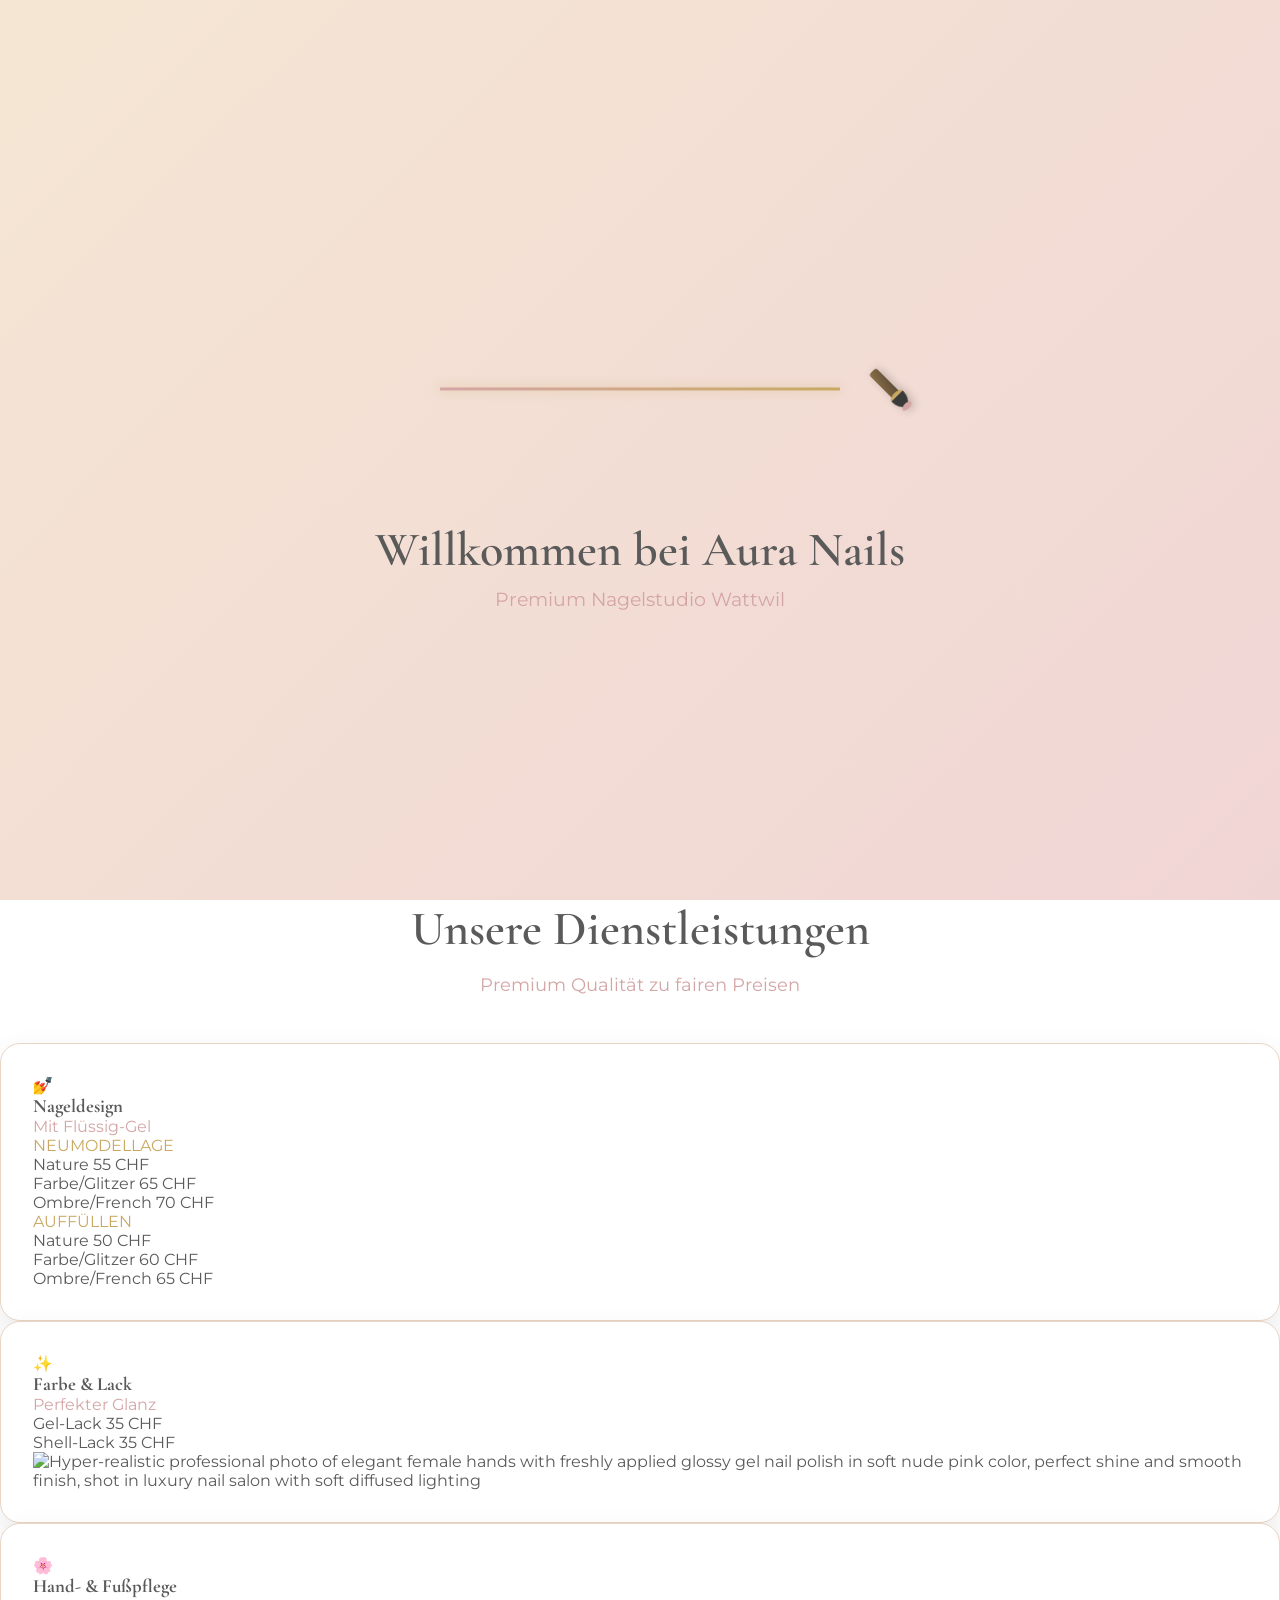
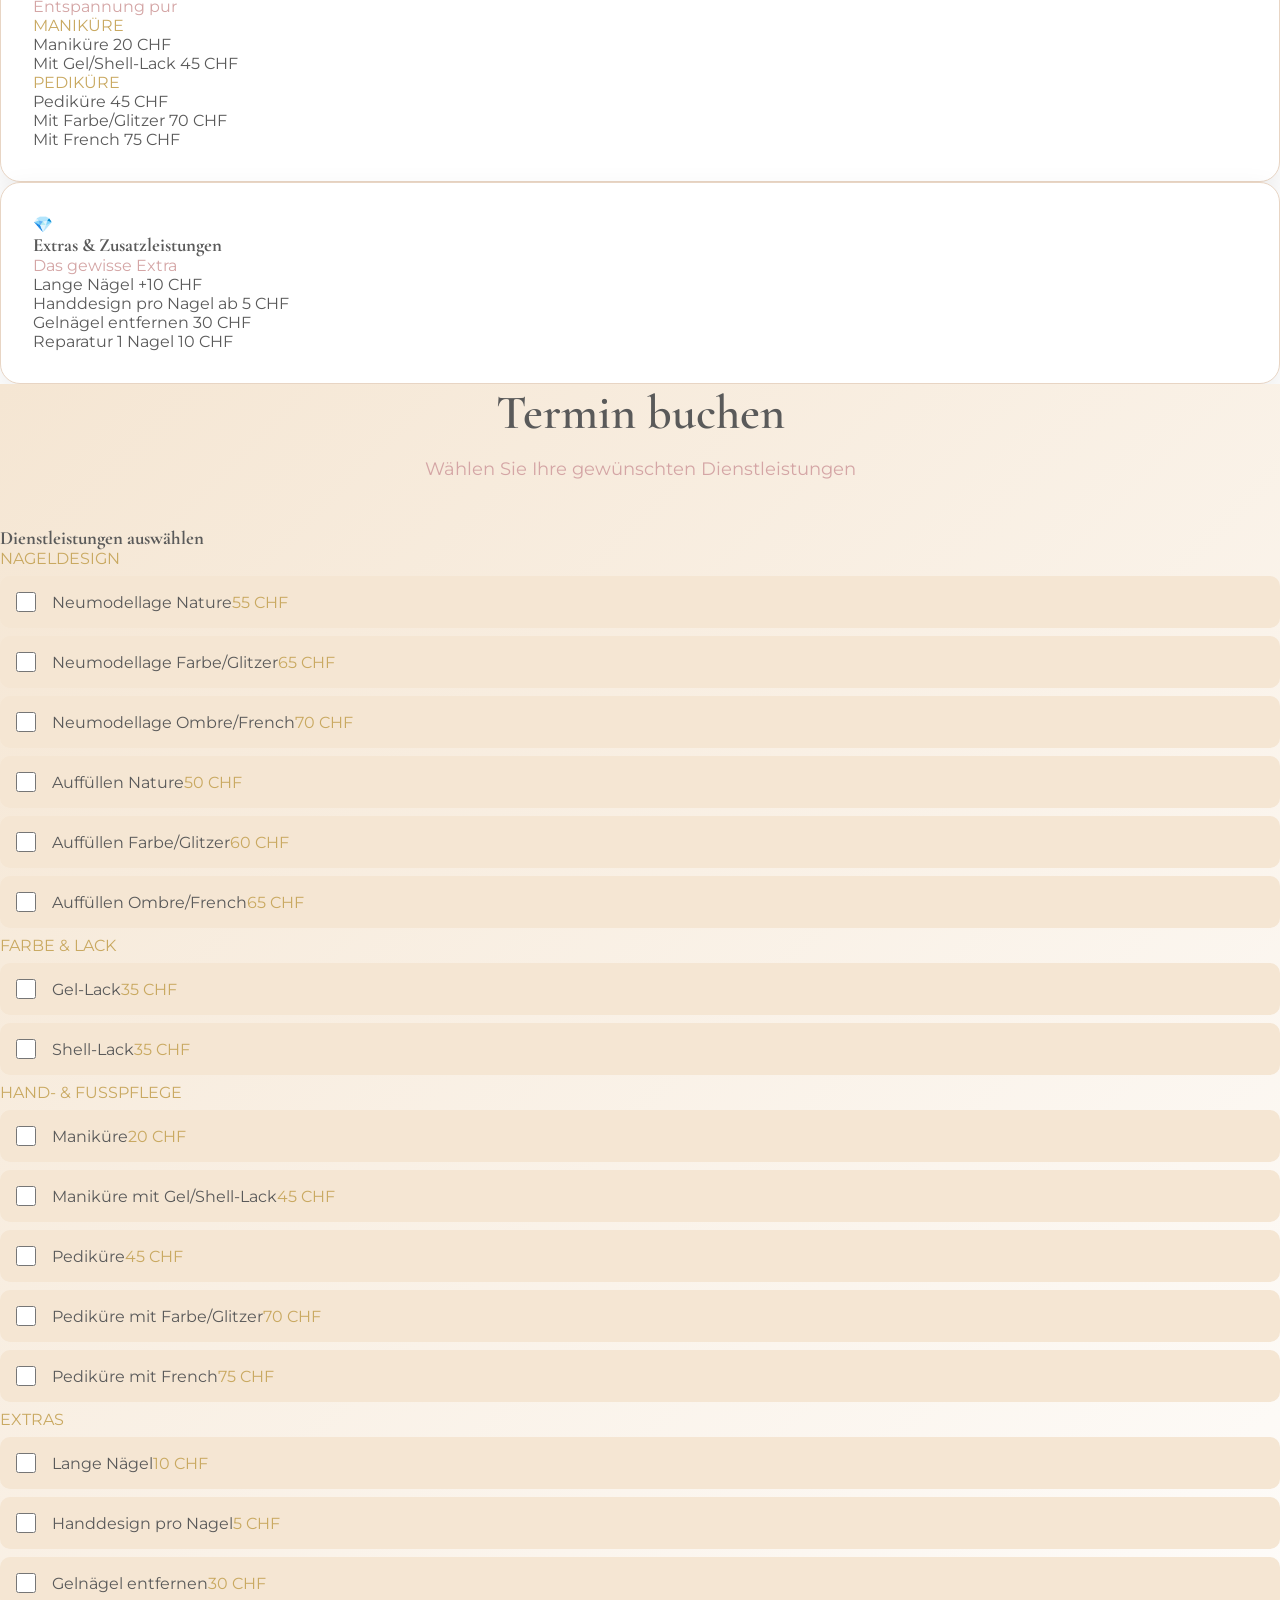
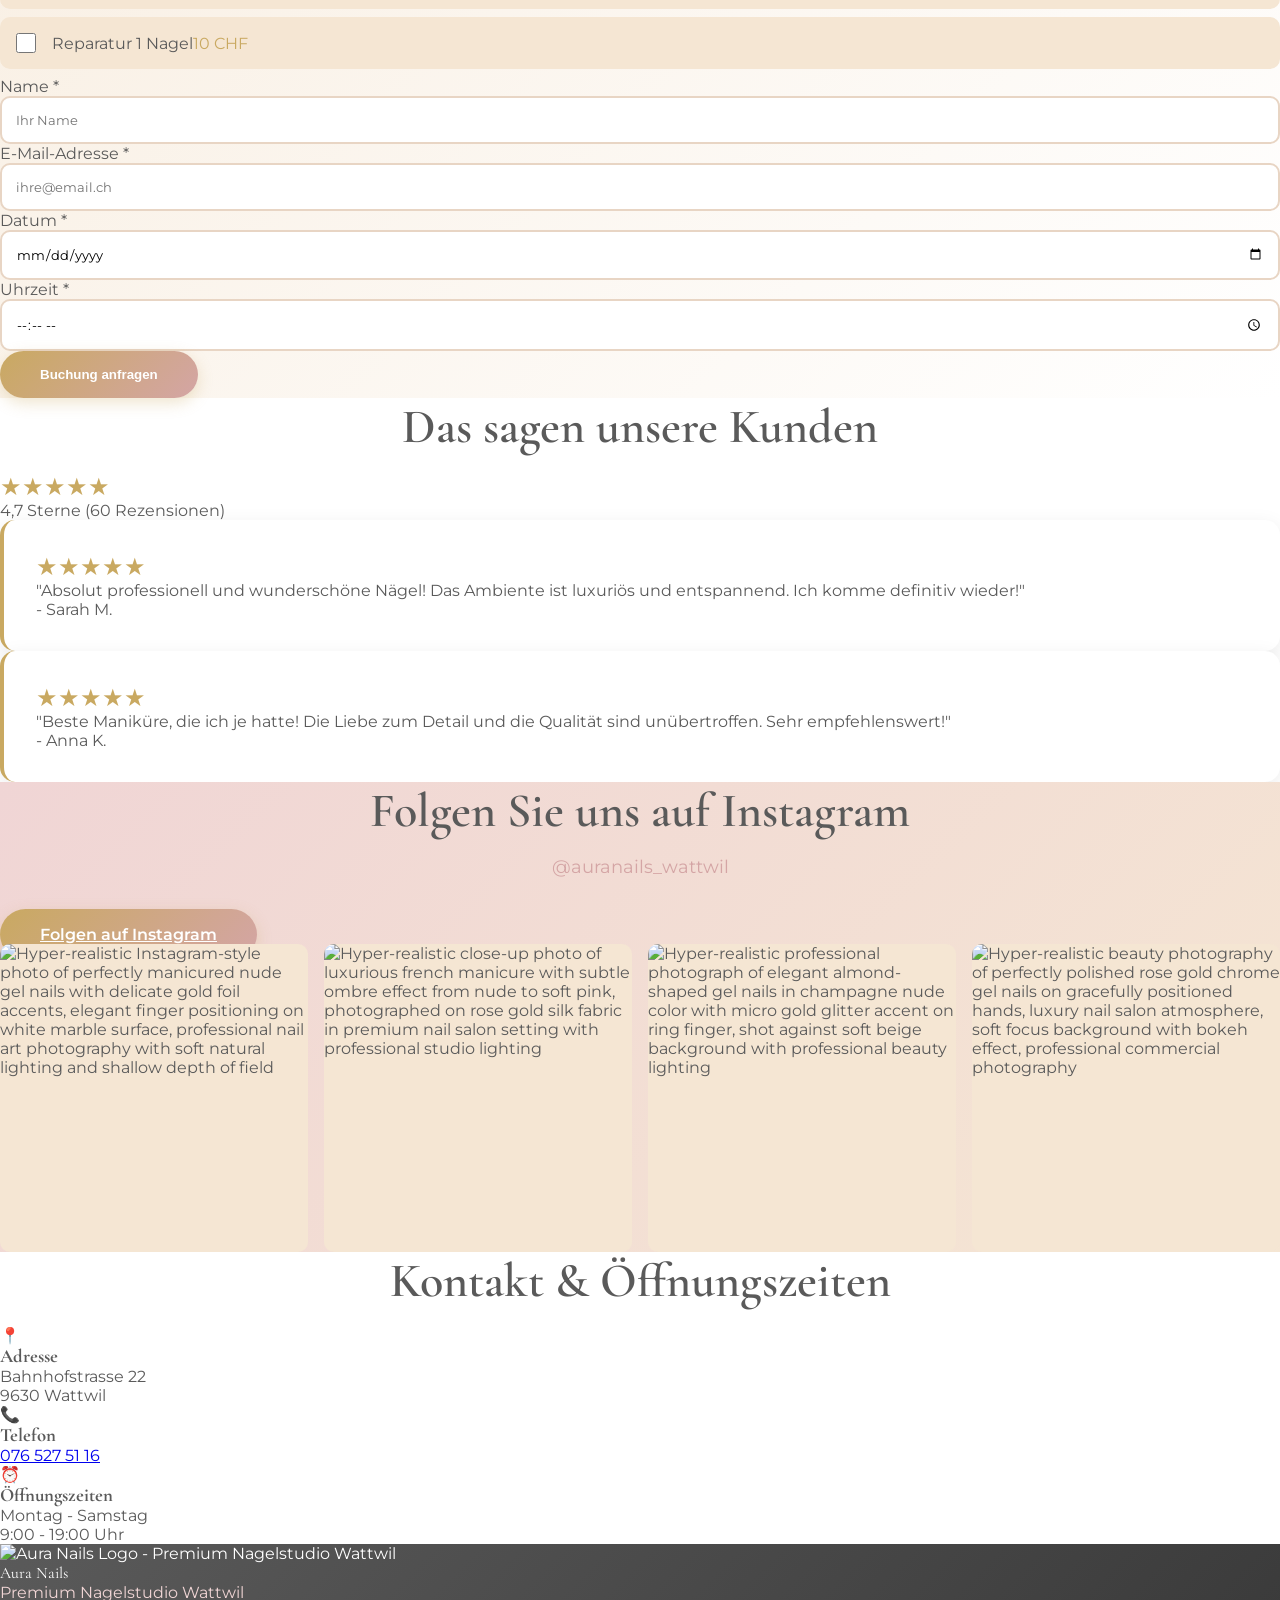
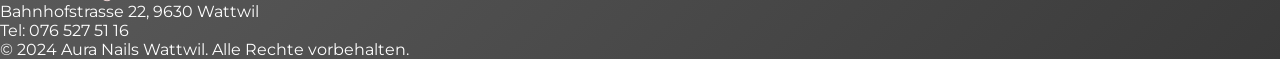
==== commit 5a10fb38: "Create complete Aura Nails Wattwil single-page website Agent-Logs-Url: https://github.com/Gian-9988/" ====
--- a/index.html
+++ b/index.html
@@ -3,531 +3,1007 @@
 <head>
     <meta charset="UTF-8">
     <meta name="viewport" content="width=device-width, initial-scale=1.0">
-    <meta name="description" content="HueNails Nagelstudio — Ihr Nagelstudio im Herzen von Wattwil. Nägel, Massage, Wimpern & Waxing. Jetzt Termin buchen!">
-    <title>HueNails Nagelstudio — Wattwil</title>
+    <meta name="description" content="Aura Nails Wattwil - Premium Nagelstudio in Wattwil. Luxuriöse Nageldesigns, Maniküre und Pediküre. Jetzt Termin buchen!">
+    <title>Aura Nails Wattwil — Premium Nagelstudio</title>
+
+    <!-- Tailwind CSS CDN -->
+    <script src="https://cdn.tailwindcss.com"></script>
 
     <!-- Google Fonts -->
     <link rel="preconnect" href="https://fonts.googleapis.com">
     <link rel="preconnect" href="https://fonts.gstatic.com" crossorigin>
-    <link href="https://fonts.googleapis.com/css2?family=Dancing+Script:wght@700&family=Playfair+Display:ital,wght@0,400;0,500;0,600;0,700;1,400;1,600&family=Inter:wght@300;400;500;600;700&display=swap" rel="stylesheet">
-
-    <link rel="stylesheet" href="style.css">
+    <link href="https://fonts.googleapis.com/css2?family=Cormorant+Garamond:wght@300;400;500;600;700&family=Montserrat:wght@300;400;500;600;700&display=swap" rel="stylesheet">
+
+    <style>
+        :root {
+            --nude-light: #f5e6d3;
+            --nude-medium: #e8d5c4;
+            --rose: #d4a5a5;
+            --rose-light: #f0d5d5;
+            --gold: #c9a961;
+            --gold-light: #e8d7a8;
+            --white: #ffffff;
+            --gray-text: #5a5a5a;
+        }
+
+        * {
+            margin: 0;
+            padding: 0;
+            box-sizing: border-box;
+        }
+
+        body {
+            font-family: 'Montserrat', sans-serif;
+            color: var(--gray-text);
+            background: var(--white);
+            overflow-x: hidden;
+        }
+
+        h1, h2, h3, h4, h5, h6 {
+            font-family: 'Cormorant Garamond', serif;
+            color: var(--gray-text);
+        }
+
+        /* ============ SPLASH SCREEN ANIMATION ============ */
+        #splash-screen {
+            position: fixed;
+            top: 0;
+            left: 0;
+            width: 100vw;
+            height: 100vh;
+            background: linear-gradient(135deg, var(--nude-light) 0%, var(--rose-light) 100%);
+            z-index: 9999;
+            display: flex;
+            flex-direction: column;
+            align-items: center;
+            justify-content: center;
+            opacity: 1;
+            transition: opacity 0.8s ease;
+        }
+
+        #splash-screen.fade-out {
+            opacity: 0;
+            pointer-events: none;
+        }
+
+        .brush-container {
+            position: relative;
+            width: 400px;
+            height: 200px;
+            margin-bottom: 2rem;
+        }
+
+        .nail-brush {
+            position: absolute;
+            width: 60px;
+            height: 60px;
+            left: -80px;
+            top: 50%;
+            transform: translateY(-50%) rotate(-45deg);
+            animation: brushSwipe 3s ease-in-out forwards;
+        }
+
+        @keyframes brushSwipe {
+            0% {
+                left: -80px;
+            }
+            70% {
+                left: 420px;
+            }
+            100% {
+                left: 420px;
+            }
+        }
+
+        .brush-svg {
+            width: 100%;
+            height: 100%;
+            filter: drop-shadow(2px 2px 4px rgba(0,0,0,0.2));
+        }
+
+        .brush-trail {
+            position: absolute;
+            top: 50%;
+            left: 0;
+            width: 0;
+            height: 3px;
+            background: linear-gradient(90deg, var(--rose) 0%, var(--gold) 100%);
+            transform: translateY(-50%);
+            animation: trailGrow 2.5s ease-out forwards;
+            box-shadow: 0 0 10px rgba(201, 169, 97, 0.5);
+        }
+
+        @keyframes trailGrow {
+            0% {
+                width: 0;
+            }
+            70% {
+                width: 400px;
+            }
+            100% {
+                width: 400px;
+            }
+        }
+
+        .splash-text {
+            text-align: center;
+            opacity: 0;
+            animation: textFadeIn 1s ease 1.5s forwards;
+        }
+
+        .splash-text h1 {
+            font-size: 3rem;
+            font-weight: 600;
+            color: var(--gray-text);
+            margin-bottom: 0.5rem;
+        }
+
+        .splash-text p {
+            font-size: 1.2rem;
+            color: var(--rose);
+        }
+
+        @keyframes textFadeIn {
+            to {
+                opacity: 1;
+            }
+        }
+
+        /* ============ ANIMATED BACKGROUND ============ */
+        .animated-bg {
+            position: absolute;
+            top: 0;
+            left: 0;
+            width: 100%;
+            height: 100%;
+            overflow: hidden;
+            z-index: -1;
+        }
+
+        .aura {
+            position: absolute;
+            border-radius: 50%;
+            filter: blur(60px);
+            opacity: 0.3;
+            animation: float 20s infinite ease-in-out;
+        }
+
+        .aura-1 {
+            width: 400px;
+            height: 400px;
+            background: radial-gradient(circle, var(--rose-light) 0%, transparent 70%);
+            top: -100px;
+            left: -100px;
+            animation-delay: 0s;
+        }
+
+        .aura-2 {
+            width: 500px;
+            height: 500px;
+            background: radial-gradient(circle, var(--gold-light) 0%, transparent 70%);
+            top: 50%;
+            right: -150px;
+            animation-delay: 3s;
+        }
+
+        .aura-3 {
+            width: 350px;
+            height: 350px;
+            background: radial-gradient(circle, var(--nude-medium) 0%, transparent 70%);
+            bottom: -100px;
+            left: 30%;
+            animation-delay: 6s;
+        }
+
+        @keyframes float {
+            0%, 100% {
+                transform: translate(0, 0) scale(1);
+            }
+            33% {
+                transform: translate(30px, -30px) scale(1.1);
+            }
+            66% {
+                transform: translate(-20px, 20px) scale(0.9);
+            }
+        }
+
+        /* ============ NAVIGATION ============ */
+        nav {
+            position: fixed;
+            top: 0;
+            width: 100%;
+            background: rgba(255, 255, 255, 0.95);
+            backdrop-filter: blur(10px);
+            z-index: 1000;
+            box-shadow: 0 2px 20px rgba(0,0,0,0.05);
+        }
+
+        .logo-img {
+            height: 50px;
+            width: auto;
+        }
+
+        /* ============ HERO SECTION ============ */
+        .hero {
+            position: relative;
+            min-height: 100vh;
+            display: flex;
+            align-items: center;
+            justify-content: center;
+            padding-top: 80px;
+            background: linear-gradient(135deg, var(--nude-light) 0%, var(--white) 50%, var(--rose-light) 100%);
+        }
+
+        /* ============ PRICE CARDS ============ */
+        .price-card {
+            background: white;
+            border-radius: 20px;
+            padding: 2rem;
+            box-shadow: 0 10px 30px rgba(0,0,0,0.08);
+            transition: transform 0.3s ease, box-shadow 0.3s ease;
+            border: 1px solid var(--nude-medium);
+        }
+
+        .price-card:hover {
+            transform: translateY(-5px);
+            box-shadow: 0 15px 40px rgba(0,0,0,0.12);
+        }
+
+        /* ============ BOOKING SYSTEM ============ */
+        .service-checkbox {
+            display: flex;
+            align-items: center;
+            padding: 1rem;
+            margin: 0.5rem 0;
+            background: var(--nude-light);
+            border-radius: 10px;
+            cursor: pointer;
+            transition: all 0.3s ease;
+        }
+
+        .service-checkbox:hover {
+            background: var(--nude-medium);
+            transform: translateX(5px);
+        }
+
+        .service-checkbox input[type="checkbox"] {
+            width: 20px;
+            height: 20px;
+            margin-right: 1rem;
+            cursor: pointer;
+            accent-color: var(--gold);
+        }
+
+        .booking-summary {
+            background: linear-gradient(135deg, var(--rose-light) 0%, var(--nude-light) 100%);
+            border-radius: 15px;
+            padding: 2rem;
+            margin-top: 2rem;
+            border: 2px solid var(--gold);
+        }
+
+        /* ============ MODAL ============ */
+        .modal {
+            display: none;
+            position: fixed;
+            top: 0;
+            left: 0;
+            width: 100%;
+            height: 100%;
+            background: rgba(0,0,0,0.7);
+            z-index: 10000;
+            align-items: center;
+            justify-content: center;
+            opacity: 0;
+            transition: opacity 0.3s ease;
+        }
+
+        .modal.show {
+            display: flex;
+            opacity: 1;
+        }
+
+        .modal-content {
+            background: white;
+            border-radius: 20px;
+            padding: 3rem;
+            max-width: 500px;
+            text-align: center;
+            transform: scale(0.7);
+            transition: transform 0.3s ease;
+        }
+
+        .modal.show .modal-content {
+            transform: scale(1);
+        }
+
+        /* ============ REVIEWS ============ */
+        .review-card {
+            background: white;
+            padding: 2rem;
+            border-radius: 15px;
+            box-shadow: 0 5px 20px rgba(0,0,0,0.08);
+            border-left: 4px solid var(--gold);
+        }
+
+        .stars {
+            color: var(--gold);
+            font-size: 1.5rem;
+        }
+
+        /* ============ INSTAGRAM GRID ============ */
+        .insta-grid {
+            display: grid;
+            grid-template-columns: repeat(auto-fit, minmax(250px, 1fr));
+            gap: 1rem;
+        }
+
+        .insta-item {
+            aspect-ratio: 1;
+            border-radius: 10px;
+            overflow: hidden;
+            background: var(--nude-light);
+        }
+
+        .insta-item img {
+            width: 100%;
+            height: 100%;
+            object-fit: cover;
+            transition: transform 0.3s ease;
+        }
+
+        .insta-item:hover img {
+            transform: scale(1.1);
+        }
+
+        /* ============ UTILITIES ============ */
+        .btn-primary {
+            background: linear-gradient(135deg, var(--gold) 0%, var(--rose) 100%);
+            color: white;
+            padding: 1rem 2.5rem;
+            border-radius: 50px;
+            border: none;
+            font-weight: 600;
+            cursor: pointer;
+            transition: all 0.3s ease;
+            box-shadow: 0 5px 15px rgba(201, 169, 97, 0.3);
+        }
+
+        .btn-primary:hover {
+            transform: translateY(-2px);
+            box-shadow: 0 8px 25px rgba(201, 169, 97, 0.4);
+        }
+
+        .section-title {
+            font-size: 3rem;
+            font-weight: 600;
+            text-align: center;
+            margin-bottom: 1rem;
+        }
+
+        .section-subtitle {
+            text-align: center;
+            font-size: 1.1rem;
+            color: var(--rose);
+            margin-bottom: 3rem;
+        }
+
+        input, select, textarea {
+            width: 100%;
+            padding: 0.875rem;
+            border: 2px solid var(--nude-medium);
+            border-radius: 10px;
+            font-family: 'Montserrat', sans-serif;
+            transition: border-color 0.3s ease;
+        }
+
+        input:focus, select:focus, textarea:focus {
+            outline: none;
+            border-color: var(--gold);
+        }
+
+        @media (max-width: 768px) {
+            .section-title {
+                font-size: 2rem;
+            }
+
+            .splash-text h1 {
+                font-size: 2rem;
+            }
+
+            .brush-container {
+                width: 300px;
+            }
+        }
+    </style>
 </head>
 <body>
-
-    <!-- ==================== NAGELLACK-INTRO ANIMATION ==================== -->
-    <div id="nail-intro" aria-hidden="true">
-        <div class="intro-scene">
-
-            <!-- Nail polish applicator brush (SVG) -->
-            <div class="intro-brush" aria-hidden="true">
-                <svg viewBox="0 0 36 170" xmlns="http://www.w3.org/2000/svg">
+    <!-- ============ SPLASH SCREEN ============ -->
+    <div id="splash-screen">
+        <div class="brush-container">
+            <div class="brush-trail"></div>
+            <div class="nail-brush">
+                <svg class="brush-svg" viewBox="0 0 60 60" xmlns="http://www.w3.org/2000/svg">
                     <defs>
-                        <linearGradient id="ig1" x1="0" y1="0" x2="1" y2="1">
-                            <stop offset="0%" stop-color="#9a2e2e"/>
-                            <stop offset="100%" stop-color="#5c1515"/>
+                        <linearGradient id="brushGrad" x1="0" y1="0" x2="1" y2="1">
+                            <stop offset="0%" stop-color="#8b6f47"/>
+                            <stop offset="100%" stop-color="#5a4a35"/>
                         </linearGradient>
                     </defs>
-                    <!-- Cap / bottle top -->
-                    <rect x="3" y="1" width="30" height="22" rx="9" fill="url(#ig1)"/>
-                    <rect x="5" y="3" width="13" height="5" rx="4" fill="rgba(255,255,255,0.22)"/>
-                    <!-- Rod / neck -->
-                    <rect x="14.5" y="23" width="7" height="98" fill="#521414"/>
-                    <rect x="14.5" y="23" width="2.5" height="98" fill="rgba(255,255,255,0.07)"/>
-                    <!-- Ferrule ring -->
-                    <rect x="10" y="119" width="16" height="8" rx="2" fill="#7a2828"/>
-                    <!-- Bristles -->
-                    <path d="M 9 126 C 5 138 7 158 18 169 C 29 158 31 138 27 126 Z" fill="#200808"/>
-                    <path d="M 12 126 C 9 138 11 154 18 167 C 25 154 27 138 24 126 Z" fill="#350e0e" opacity="0.75"/>
-                    <!-- Paint tip -->
-                    <ellipse cx="18" cy="168" rx="5.5" ry="3.5" fill="#c94080"/>
-                    <ellipse cx="16.5" cy="166.5" rx="2" ry="1.5" fill="rgba(255,255,255,0.42)"/>
+                    <!-- Brush handle -->
+                    <rect x="25" y="5" width="10" height="35" rx="3" fill="url(#brushGrad)"/>
+                    <!-- Brush ferrule -->
+                    <ellipse cx="30" cy="40" rx="8" ry="4" fill="#c9a961"/>
+                    <!-- Brush bristles -->
+                    <path d="M 22 40 Q 22 50 30 55 Q 38 50 38 40 Z" fill="#3a3a3a"/>
+                    <!-- Paint on tip -->
+                    <ellipse cx="30" cy="54" rx="6" ry="3" fill="#d4a5a5"/>
                 </svg>
             </div>
-
-            <!-- Text painted by the brush -->
-            <div class="intro-text-container">
-                <p class="intro-welcome-text">Willkommen</p>
-                <p class="intro-sub-text">bei HueNails Nagelstudio &middot; Wattwil</p>
-            </div>
-
-            <!-- Sparkle dots that pop as the brush passes -->
-            <div class="intro-sparkles" aria-hidden="true">
-                <span style="--spx:5%;  --spd:2.4s">✦</span>
-                <span style="--spx:24%; --spd:2.6s">✧</span>
-                <span style="--spx:50%; --spd:2.8s">✦</span>
-                <span style="--spx:76%; --spd:3.0s">✧</span>
-                <span style="--spx:93%; --spd:3.1s">✦</span>
-            </div>
-
-        </div>
-        <p class="intro-skip">Tippen zum Überspringen</p>
+        </div>
+        <div class="splash-text">
+            <h1>Willkommen bei Aura Nails</h1>
+            <p>Premium Nagelstudio Wattwil</p>
+        </div>
     </div>
 
-    <!-- ==================== NAVBAR ==================== -->
-    <nav class="navbar" id="navbar">
-        <div class="nav-container">
-            <a href="#startseite" class="logo">
-                <span class="logo-icon">💅</span>
-                <div class="logo-text">
-                    <span class="logo-name">HueNails</span>
-                    <span class="logo-sub">Nagelstudio Wattwil</span>
-                </div>
-            </a>
-
-            <ul class="nav-menu" id="navMenu">
-                <li><a href="#startseite" class="nav-link">Startseite</a></li>
-                <li><a href="#preise" class="nav-link">Unsere Preise</a></li>
-                <li><a href="#buchen" class="nav-link">Termin buchen</a></li>
-                <li><a href="#kontakt" class="nav-link">Kontakt</a></li>
-                <li class="nav-cta"><a href="#buchen" class="btn btn-primary">Jetzt buchen</a></li>
-            </ul>
-
-            <button class="nav-toggle" id="navToggle" aria-label="Menü öffnen">
-                <span></span>
-                <span></span>
-                <span></span>
-            </button>
+    <!-- ============ NAVIGATION ============ -->
+    <nav>
+        <div class="max-w-7xl mx-auto px-4 sm:px-6 lg:px-8">
+            <div class="flex justify-between items-center h-20">
+                <div class="flex items-center space-x-3">
+                    <img src="logo.png" alt="Aura Nails Logo - Premium Nagelstudio Wattwil" class="logo-img">
+                    <div>
+                        <div class="text-xl font-semibold" style="font-family: 'Cormorant Garamond', serif; color: var(--gray-text);">Aura Nails</div>
+                        <div class="text-sm" style="color: var(--rose);">Wattwil</div>
+                    </div>
+                </div>
+                <div class="hidden md:flex space-x-8 items-center">
+                    <a href="#home" class="hover:text-rose-400 transition">Startseite</a>
+                    <a href="#services" class="hover:text-rose-400 transition">Dienstleistungen</a>
+                    <a href="#booking" class="hover:text-rose-400 transition">Termin buchen</a>
+                    <a href="#contact" class="hover:text-rose-400 transition">Kontakt</a>
+                </div>
+                <a href="#booking" class="btn-primary hidden md:inline-block">Jetzt buchen</a>
+            </div>
         </div>
     </nav>
 
-    <!-- ==================== HERO / STARTSEITE ==================== -->
-    <section class="hero" id="startseite">
-        <!-- Hintergrundbild Nagelstudio HueNails Wattwil -->
-        <div class="hero-media-placeholder" aria-hidden="true"></div>
-        <div class="hero-overlay"></div>
-
-        <!-- Floating decoration elements -->
-        <div class="hero-deco" aria-hidden="true">
-            <div class="deco-petal deco-petal-1"></div>
-            <div class="deco-petal deco-petal-2"></div>
-            <div class="deco-petal deco-petal-3"></div>
-            <div class="deco-petal deco-petal-4"></div>
-            <div class="deco-petal deco-petal-5"></div>
-            <div class="deco-sparkle deco-sparkle-1">✦</div>
-            <div class="deco-sparkle deco-sparkle-2">✦</div>
-            <div class="deco-sparkle deco-sparkle-3">✧</div>
-        </div>
-
-        <div class="hero-content">
-            <div class="hero-badge">
-                <span class="badge-dot"></span> Neu eröffnet · Wattwil
-            </div>
-            <h1 class="hero-title">
-                HueNails Nagelstudio
-                <span class="hero-subtitle-line">Ihr Nagelstudio im Herzen von Wattwil</span>
-                <span class="hero-brushstroke" aria-hidden="true"></span>
+    <!-- ============ HERO SECTION ============ -->
+    <section id="home" class="hero">
+        <div class="animated-bg">
+            <div class="aura aura-1"></div>
+            <div class="aura aura-2"></div>
+            <div class="aura aura-3"></div>
+        </div>
+
+        <div class="max-w-7xl mx-auto px-4 sm:px-6 lg:px-8 text-center relative z-10">
+            <img src="hero-nails.jpg" alt="Hyper-realistic close-up photo of perfectly manicured hands with elegant nude gel nails featuring subtle gold accents and delicate marble design, photographed in soft natural lighting on white silk fabric, professional nail salon photography" class="hidden">
+
+            <div class="mb-6">
+                <span class="inline-block px-4 py-2 rounded-full text-sm" style="background: rgba(201, 169, 97, 0.2); color: var(--gold);">
+                    ✨ Premium Nagelstudio in Wattwil
+                </span>
+            </div>
+
+            <h1 class="text-5xl md:text-7xl font-bold mb-6" style="font-family: 'Cormorant Garamond', serif;">
+                Luxus für Ihre Nägel
             </h1>
-            <p class="hero-text">
-                Herzlich Willkommen in unserem neuen Nagelstudio in Wattwil! Lassen Sie sich von einer Vielzahl an Leistungen verwöhnen, beeindrucken und überzeugen. Wir setzen auf Qualität zu günstigen Preisen.
+
+            <p class="text-xl md:text-2xl mb-4 max-w-3xl mx-auto" style="color: var(--rose);">
+                Eleganz, Schönheit und Perfektion
             </p>
-            <div class="hero-cta">
-                <a href="#buchen" class="btn btn-primary">Termin buchen</a>
-                <a href="#preise" class="btn btn-outline">Unsere Preise</a>
-            </div>
-        </div>
-
-        <a href="#preise" class="hero-scroll" aria-label="Nach unten scrollen">
-            <span>Entdecken</span>
-            <div class="scroll-line"></div>
-        </a>
+
+            <p class="text-lg mb-12 max-w-2xl mx-auto">
+                Willkommen bei Aura Nails Wattwil – Ihrem exklusiven Nagelstudio für erstklassiges Nageldesign,
+                professionelle Maniküre und entspannende Pediküre in luxuriösem Ambiente.
+            </p>
+
+            <a href="#booking" class="btn-primary text-lg">Termin buchen</a>
+        </div>
     </section>
 
-    <!-- ==================== MARQUEE ==================== -->
-    <div class="marquee-section" aria-hidden="true">
-        <div class="marquee-track">
-            <span>💅 Neumodelage</span><span>✨ Gel-Lack</span><span>🌸 Maniküre</span>
-            <span>💎 Wimpern</span><span>🕊️ Massage</span><span>🌺 Pediküre</span>
-            <span>💅 Neumodelage</span><span>✨ Gel-Lack</span><span>🌸 Maniküre</span>
-            <span>💎 Wimpern</span><span>🕊️ Massage</span><span>🌺 Pediküre</span>
-            <span>💅 Neumodelage</span><span>✨ Gel-Lack</span><span>🌸 Maniküre</span>
-            <span>💎 Wimpern</span><span>🕊️ Massage</span><span>🌺 Pediküre</span>
-        </div>
-    </div>
-
-    <!-- ==================== PREISE ==================== -->
-    <section class="prices" id="preise">
-        <div class="container">
-            <div class="section-header fade-in">
-                <span class="section-label">Leistungen &amp; Preise</span>
-                <h2 class="section-title">Unsere Preise</h2>
-                <p class="section-subtitle">Qualität zu fairen Preisen — alle Leistungen auf einen Blick</p>
-                <div class="section-divider" aria-hidden="true"></div>
-            </div>
-
-            <div class="price-categories">
-
+    <!-- ============ SERVICES & PRICES ============ -->
+    <section id="services" class="py-20 bg-white">
+        <div class="max-w-7xl mx-auto px-4 sm:px-6 lg:px-8">
+            <div class="text-center mb-16">
+                <h2 class="section-title">Unsere Dienstleistungen</h2>
+                <p class="section-subtitle">Premium Qualität zu fairen Preisen</p>
+            </div>
+
+            <div class="grid md:grid-cols-2 lg:grid-cols-3 gap-8">
                 <!-- Nageldesign -->
-                <div class="price-card fade-in">
-                    <div class="price-card-header">
-                        <span class="price-card-icon">💅</span>
-                        <h3>Nageldesign</h3>
-                    </div>
-                    <div class="price-card-body">
-                        <div class="price-group">
-                            <div class="price-group-title">Neumodelage <small>(1 Woche Garantie · Flüssig-Gel)</small></div>
-                            <div class="price-row">
-                                <span class="price-item">Nature</span>
-                                <span class="price-amount">55 CHF</span>
+                <div class="price-card">
+                    <div class="text-center mb-6">
+                        <div class="text-5xl mb-3">💅</div>
+                        <h3 class="text-2xl font-semibold mb-2" style="font-family: 'Cormorant Garamond', serif;">Nageldesign</h3>
+                        <p class="text-sm" style="color: var(--rose);">Mit Flüssig-Gel</p>
+                    </div>
+
+                    <div class="space-y-4">
+                        <div class="mb-4">
+                            <p class="font-semibold mb-2 text-sm" style="color: var(--gold);">NEUMODELLAGE</p>
+                            <div class="flex justify-between py-2 border-b border-gray-100">
+                                <span>Nature</span>
+                                <span class="font-semibold">55 CHF</span>
                             </div>
-                            <div class="price-row">
-                                <span class="price-item">Farbe, Glitzer</span>
-                                <span class="price-amount">65 CHF</span>
+                            <div class="flex justify-between py-2 border-b border-gray-100">
+                                <span>Farbe/Glitzer</span>
+                                <span class="font-semibold">65 CHF</span>
                             </div>
-                            <div class="price-row">
-                                <span class="price-item">Ombre oder French</span>
-                                <span class="price-amount">70 CHF</span>
+                            <div class="flex justify-between py-2 border-b border-gray-100">
+                                <span>Ombre/French</span>
+                                <span class="font-semibold">70 CHF</span>
                             </div>
                         </div>
-                        <div class="price-group">
-                            <div class="price-group-title">Auffüller <small>(1 Woche Garantie · Flüssig-Gel)</small></div>
-                            <div class="price-row">
-                                <span class="price-item">Nature</span>
-                                <span class="price-amount">50 CHF</span>
+
+                        <div class="mb-4">
+                            <p class="font-semibold mb-2 text-sm" style="color: var(--gold);">AUFFÜLLEN</p>
+                            <div class="flex justify-between py-2 border-b border-gray-100">
+                                <span>Nature</span>
+                                <span class="font-semibold">50 CHF</span>
                             </div>
-                            <div class="price-row">
-                                <span class="price-item">Farbe, Glitzer</span>
-                                <span class="price-amount">60 CHF</span>
+                            <div class="flex justify-between py-2 border-b border-gray-100">
+                                <span>Farbe/Glitzer</span>
+                                <span class="font-semibold">60 CHF</span>
                             </div>
-                            <div class="price-row">
-                                <span class="price-item">Ombre oder French</span>
-                                <span class="price-amount">65 CHF</span>
+                            <div class="flex justify-between py-2 border-b border-gray-100">
+                                <span>Ombre/French</span>
+                                <span class="font-semibold">65 CHF</span>
                             </div>
                         </div>
-                        <div class="price-group">
-                            <div class="price-group-title">Farbe <small>(1 Woche Garantie)</small></div>
-                            <div class="price-row">
-                                <span class="price-item">Gel-Lack</span>
-                                <span class="price-amount">35 CHF</span>
+                    </div>
+                </div>
+
+                <!-- Farbe & Lack -->
+                <div class="price-card">
+                    <div class="text-center mb-6">
+                        <div class="text-5xl mb-3">✨</div>
+                        <h3 class="text-2xl font-semibold mb-2" style="font-family: 'Cormorant Garamond', serif;">Farbe & Lack</h3>
+                        <p class="text-sm" style="color: var(--rose);">Perfekter Glanz</p>
+                    </div>
+
+                    <div class="space-y-4">
+                        <div class="flex justify-between py-2 border-b border-gray-100">
+                            <span>Gel-Lack</span>
+                            <span class="font-semibold">35 CHF</span>
+                        </div>
+                        <div class="flex justify-between py-2 border-b border-gray-100">
+                            <span>Shell-Lack</span>
+                            <span class="font-semibold">35 CHF</span>
+                        </div>
+                    </div>
+
+                    <img src="gel-polish.jpg" alt="Hyper-realistic professional photo of elegant female hands with freshly applied glossy gel nail polish in soft nude pink color, perfect shine and smooth finish, shot in luxury nail salon with soft diffused lighting" class="mt-6 rounded-lg w-full h-48 object-cover">
+                </div>
+
+                <!-- Hand- & Fußpflege -->
+                <div class="price-card">
+                    <div class="text-center mb-6">
+                        <div class="text-5xl mb-3">🌸</div>
+                        <h3 class="text-2xl font-semibold mb-2" style="font-family: 'Cormorant Garamond', serif;">Hand- & Fußpflege</h3>
+                        <p class="text-sm" style="color: var(--rose);">Entspannung pur</p>
+                    </div>
+
+                    <div class="space-y-4">
+                        <div class="mb-4">
+                            <p class="font-semibold mb-2 text-sm" style="color: var(--gold);">MANIKÜRE</p>
+                            <div class="flex justify-between py-2 border-b border-gray-100">
+                                <span>Maniküre</span>
+                                <span class="font-semibold">20 CHF</span>
                             </div>
-                            <div class="price-row">
-                                <span class="price-item">Shell-Lack</span>
-                                <span class="price-amount">35 CHF</span>
+                            <div class="flex justify-between py-2 border-b border-gray-100">
+                                <span>Mit Gel/Shell-Lack</span>
+                                <span class="font-semibold">45 CHF</span>
                             </div>
                         </div>
-                    </div>
-                </div>
-
-                <!-- Extras & Design -->
-                <div class="price-card fade-in">
-                    <div class="price-card-header">
-                        <span class="price-card-icon">✨</span>
-                        <h3>Extras &amp; Design</h3>
-                    </div>
-                    <div class="price-card-body">
-                        <div class="price-row"><span class="price-item">Lange Nägel</span><span class="price-amount">10 CHF</span></div>
-                        <div class="price-row"><span class="price-item">Handdesign pro Nagel</span><span class="price-amount">ab 5 CHF</span></div>
-                        <div class="price-row"><span class="price-item">2. Farbe</span><span class="price-amount">5 CHF</span></div>
-                        <div class="price-row"><span class="price-item">Gelnägel entfernen</span><span class="price-amount">30 CHF</span></div>
-                        <div class="price-row"><span class="price-item">Farb &amp; Glitzer</span><span class="price-amount">10 CHF</span></div>
-                        <div class="price-row"><span class="price-item">5 Farben</span><span class="price-amount">10 CHF</span></div>
-                        <div class="price-row"><span class="price-item">Reparatur 1 Nagel</span><span class="price-amount">10 CHF</span></div>
-                        <div class="price-row"><span class="price-item">Strasssteine klein</span><span class="price-amount">0.50 CHF</span></div>
-                        <div class="price-row"><span class="price-item">Strasssteine groß</span><span class="price-amount">1 CHF</span></div>
-                    </div>
-                </div>
-
-                <!-- Pflege -->
-                <div class="price-card fade-in">
-                    <div class="price-card-header">
-                        <span class="price-card-icon">🌸</span>
-                        <h3>Pflege</h3>
-                    </div>
-                    <div class="price-card-body">
-                        <div class="price-group">
-                            <div class="price-group-title">Maniküre</div>
-                            <div class="price-row">
-                                <span class="price-item">Maniküre</span>
-                                <span class="price-amount">20 CHF</span>
+
+                        <div>
+                            <p class="font-semibold mb-2 text-sm" style="color: var(--gold);">PEDIKÜRE</p>
+                            <div class="flex justify-between py-2 border-b border-gray-100">
+                                <span>Pediküre</span>
+                                <span class="font-semibold">45 CHF</span>
                             </div>
-                            <div class="price-row">
-                                <span class="price-item">Mit Gel / Shell</span>
-                                <span class="price-amount">45 CHF</span>
+                            <div class="flex justify-between py-2 border-b border-gray-100">
+                                <span>Mit Farbe/Glitzer</span>
+                                <span class="font-semibold">70 CHF</span>
                             </div>
-                        </div>
-                        <div class="price-group">
-                            <div class="price-group-title">Pediküre</div>
-                            <div class="price-row">
-                                <span class="price-item">Pediküre</span>
-                                <span class="price-amount">45 CHF</span>
+                            <div class="flex justify-between py-2 border-b border-gray-100">
+                                <span>Mit French</span>
+                                <span class="font-semibold">75 CHF</span>
                             </div>
-                            <div class="price-row">
-                                <span class="price-item">Mit Farbe / Glitzer</span>
-                                <span class="price-amount">70 CHF</span>
-                            </div>
-                            <div class="price-row">
-                                <span class="price-item">Mit French</span>
-                                <span class="price-amount">75 CHF</span>
-                            </div>
-                        </div>
-                    </div>
-                </div>
-
-                <!-- Massage -->
-                <div class="price-card fade-in">
-                    <div class="price-card-header">
-                        <span class="price-card-icon">🕊️</span>
-                        <h3>Massage mit Duftöl</h3>
-                    </div>
-                    <div class="price-card-body">
-                        <div class="price-group">
-                            <div class="price-group-title">Teilmassage (Rücken / Nacken)</div>
-                            <div class="price-row"><span class="price-item">15 Minuten</span><span class="price-amount">25 CHF</span></div>
-                            <div class="price-row"><span class="price-item">30 Minuten</span><span class="price-amount">40 CHF</span></div>
-                            <div class="price-row"><span class="price-item">60 Minuten</span><span class="price-amount">70 CHF</span></div>
-                        </div>
-                        <div class="price-group">
-                            <div class="price-group-title">Ganzkörper</div>
-                            <div class="price-row"><span class="price-item">90 Minuten</span><span class="price-amount">120 CHF</span></div>
-                        </div>
-                        <div class="price-group">
-                            <div class="price-group-title">+ Hot Stone</div>
-                            <div class="price-row"><span class="price-item">30 Minuten</span><span class="price-amount">50 CHF</span></div>
-                            <div class="price-row"><span class="price-item">60 Minuten</span><span class="price-amount">90 CHF</span></div>
-                        </div>
-                    </div>
-                </div>
-
-                <!-- Wimpern & Waxing -->
-                <div class="price-card fade-in">
-                    <div class="price-card-header">
-                        <span class="price-card-icon">💎</span>
-                        <h3>Wimpern &amp; Waxing</h3>
-                    </div>
-                    <div class="price-card-body">
-                        <div class="price-group">
-                            <div class="price-group-title">Wimpern</div>
-                            <div class="price-row"><span class="price-item">Natureller Look</span><span class="price-amount">70 CHF</span></div>
-                            <div class="price-row"><span class="price-item">Mascara Look</span><span class="price-amount">90 CHF</span></div>
-                            <div class="price-row"><span class="price-item">Volumentechnik</span><span class="price-amount">ab 100 CHF</span></div>
-                        </div>
-                        <div class="price-group">
-                            <div class="price-group-title">Waxing</div>
-                            <div class="price-row"><span class="price-item">Oberlippe</span><span class="price-amount">15 CHF</span></div>
-                            <div class="price-row"><span class="price-item">Achseln</span><span class="price-amount">30 CHF</span></div>
-                            <div class="price-row"><span class="price-item">Beine komplett</span><span class="price-amount">90 CHF</span></div>
-                            <div class="price-row"><span class="price-item">Rücken</span><span class="price-amount">60 CHF</span></div>
-                        </div>
-                    </div>
-                </div>
-
-            </div><!-- /.price-categories -->
+                        </div>
+                    </div>
+                </div>
+
+                <!-- Extras -->
+                <div class="price-card lg:col-span-3">
+                    <div class="text-center mb-6">
+                        <div class="text-5xl mb-3">💎</div>
+                        <h3 class="text-2xl font-semibold mb-2" style="font-family: 'Cormorant Garamond', serif;">Extras & Zusatzleistungen</h3>
+                        <p class="text-sm" style="color: var(--rose);">Das gewisse Extra</p>
+                    </div>
+
+                    <div class="grid md:grid-cols-3 gap-4">
+                        <div class="flex justify-between py-2 border-b border-gray-100">
+                            <span>Lange Nägel</span>
+                            <span class="font-semibold">+10 CHF</span>
+                        </div>
+                        <div class="flex justify-between py-2 border-b border-gray-100">
+                            <span>Handdesign pro Nagel</span>
+                            <span class="font-semibold">ab 5 CHF</span>
+                        </div>
+                        <div class="flex justify-between py-2 border-b border-gray-100">
+                            <span>Gelnägel entfernen</span>
+                            <span class="font-semibold">30 CHF</span>
+                        </div>
+                        <div class="flex justify-between py-2 border-b border-gray-100">
+                            <span>Reparatur 1 Nagel</span>
+                            <span class="font-semibold">10 CHF</span>
+                        </div>
+                    </div>
+                </div>
+            </div>
         </div>
     </section>
 
-    <!-- ==================== GALERIE ==================== -->
-    <div class="gallery-strip" role="region" aria-label="Unsere Arbeiten">
-        <div class="gallery-item">
-            <img src="https://github.com/user-attachments/assets/c134a896-d95e-49ae-8809-458a5babe45d"
-                 alt="Elegantes Nageldesign mit Kristallen"
-                 referrerpolicy="no-referrer"
-                 onerror="this.style.display='none'"
-                 loading="lazy">
-        </div>
-        <div class="gallery-item">
-            <img src="https://github.com/user-attachments/assets/c2205a63-f2b2-4bb6-8d69-273cbc0c8605"
-                 alt="Nageldesign Ombre mit Strasssteinen"
-                 referrerpolicy="no-referrer"
-                 onerror="this.style.display='none'"
-                 loading="lazy">
-        </div>
-        <div class="gallery-item">
-            <img src="https://github.com/user-attachments/assets/d7bfd87e-74aa-477e-a47b-56fbca6b3d0f"
-                 alt="Professionelle Nagelpflege und Maniküre"
-                 referrerpolicy="no-referrer"
-                 onerror="this.style.display='none'"
-                 loading="lazy">
-        </div>
-    </div>
-
-    <!-- ==================== TERMIN BUCHEN ==================== -->
-    <section class="booking" id="buchen">
-        <div class="container">
-            <div class="section-header fade-in">
-                <span class="section-label">Online anfragen</span>
+    <!-- ============ BOOKING SYSTEM ============ -->
+    <section id="booking" class="py-20" style="background: linear-gradient(135deg, var(--nude-light) 0%, var(--white) 100%);">
+        <div class="max-w-4xl mx-auto px-4 sm:px-6 lg:px-8">
+            <div class="text-center mb-16">
                 <h2 class="section-title">Termin buchen</h2>
-                <p class="section-subtitle">Füllen Sie das Formular aus und wir melden uns bei Ihnen zur Bestätigung</p>
-                <div class="section-divider" aria-hidden="true"></div>
-            </div>
-
-            <div class="booking-wrapper fade-in">
-                <form class="booking-form" id="bookingForm" novalidate>
-                    <div class="form-row">
-                        <div class="form-group">
-                            <label for="bookingName">Ihr Name</label>
-                            <input type="text" id="bookingName" name="name" placeholder="Vor- und Nachname" required>
-                        </div>
-                    </div>
-
-                    <div class="form-row">
-                        <div class="form-group">
-                            <label for="bookingService">Dienstleistung</label>
-                            <select id="bookingService" name="service" required>
-                                <option value="" disabled selected>Bitte wählen …</option>
-                                <optgroup label="Nageldesign">
-                                    <option>Neumodelage – Nature (55 CHF)</option>
-                                    <option>Neumodelage – Farbe / Glitzer (65 CHF)</option>
-                                    <option>Neumodelage – Ombre / French (70 CHF)</option>
-                                    <option>Auffüller – Nature (50 CHF)</option>
-                                    <option>Auffüller – Farbe / Glitzer (60 CHF)</option>
-                                    <option>Auffüller – Ombre / French (65 CHF)</option>
-                                    <option>Gel-Lack (35 CHF)</option>
-                                    <option>Shell-Lack (35 CHF)</option>
-                                </optgroup>
-                                <optgroup label="Pflege">
-                                    <option>Maniküre (20 CHF)</option>
-                                    <option>Maniküre mit Gel/Shell (45 CHF)</option>
-                                    <option>Pediküre (45 CHF)</option>
-                                    <option>Pediküre mit Farbe/Glitzer (70 CHF)</option>
-                                    <option>Pediküre mit French (75 CHF)</option>
-                                </optgroup>
-                                <optgroup label="Massage mit Duftöl">
-                                    <option>Teilmassage 15 min (25 CHF)</option>
-                                    <option>Teilmassage 30 min (40 CHF)</option>
-                                    <option>Teilmassage 60 min (70 CHF)</option>
-                                    <option>Ganzkörpermassage 90 min (120 CHF)</option>
-                                </optgroup>
-                                <optgroup label="Wimpern">
-                                    <option>Wimpern – Natureller Look (70 CHF)</option>
-                                    <option>Wimpern – Mascara Look (90 CHF)</option>
-                                    <option>Wimpern – Volumentechnik (ab 100 CHF)</option>
-                                </optgroup>
-                                <optgroup label="Waxing">
-                                    <option>Waxing Oberlippe (15 CHF)</option>
-                                    <option>Waxing Achseln (30 CHF)</option>
-                                    <option>Waxing Beine komplett (90 CHF)</option>
-                                    <option>Waxing Rücken (60 CHF)</option>
-                                </optgroup>
-                            </select>
-                        </div>
-                    </div>
-
-                    <div class="form-row form-row-2">
-                        <div class="form-group">
-                            <label for="bookingDate">Datum</label>
-                            <input type="date" id="bookingDate" name="date" required>
-                        </div>
-                        <div class="form-group">
-                            <label for="bookingTime">Uhrzeit</label>
-                            <input type="time" id="bookingTime" name="time" min="09:00" max="23:00" required>
-                        </div>
-                    </div>
-
-                    <button type="submit" class="btn btn-primary btn-full">
-                        <span>Termin anfragen</span>
-                        <svg width="18" height="18" viewBox="0 0 24 24" fill="none" stroke="currentColor" stroke-width="2" stroke-linecap="round" stroke-linejoin="round" aria-hidden="true"><line x1="5" y1="12" x2="19" y2="12"/><polyline points="12 5 19 12 12 19"/></svg>
+                <p class="section-subtitle">Wählen Sie Ihre gewünschten Dienstleistungen</p>
+            </div>
+
+            <div class="bg-white rounded-3xl shadow-2xl p-8 md:p-12">
+                <form id="bookingForm">
+                    <!-- Services Selection -->
+                    <div class="mb-8">
+                        <h3 class="text-2xl font-semibold mb-4" style="font-family: 'Cormorant Garamond', serif;">Dienstleistungen auswählen</h3>
+                        <div id="servicesContainer" class="space-y-2 max-h-96 overflow-y-auto pr-2">
+                            <!-- Services will be populated by JavaScript -->
+                        </div>
+                    </div>
+
+                    <!-- Booking Summary -->
+                    <div id="bookingSummary" class="booking-summary mb-8" style="display: none;">
+                        <h3 class="text-xl font-semibold mb-4" style="font-family: 'Cormorant Garamond', serif;">Ihre Auswahl</h3>
+                        <div id="selectedServices" class="mb-4"></div>
+                        <div class="flex justify-between items-center mb-2 text-lg">
+                            <span class="font-semibold">Gesamtpreis:</span>
+                            <span id="totalPrice" class="text-2xl font-bold" style="color: var(--gold);">0 CHF</span>
+                        </div>
+                        <div class="flex justify-between items-center text-sm" style="color: var(--rose);">
+                            <span>Geschätzte Dauer:</span>
+                            <span id="totalDuration">0 Min</span>
+                        </div>
+                    </div>
+
+                    <!-- Customer Details -->
+                    <div class="grid md:grid-cols-2 gap-6 mb-6">
+                        <div>
+                            <label class="block mb-2 font-semibold">Name *</label>
+                            <input type="text" id="customerName" required placeholder="Ihr Name">
+                        </div>
+                        <div>
+                            <label class="block mb-2 font-semibold">E-Mail-Adresse *</label>
+                            <input type="email" id="customerEmail" required placeholder="ihre@email.ch">
+                        </div>
+                    </div>
+
+                    <!-- Date & Time -->
+                    <div class="grid md:grid-cols-2 gap-6 mb-8">
+                        <div>
+                            <label class="block mb-2 font-semibold">Datum *</label>
+                            <input type="date" id="bookingDate" required>
+                        </div>
+                        <div>
+                            <label class="block mb-2 font-semibold">Uhrzeit *</label>
+                            <input type="time" id="bookingTime" required min="09:00" max="19:00">
+                        </div>
+                    </div>
+
+                    <button type="submit" class="btn-primary w-full text-lg py-4">
+                        Buchung anfragen
                     </button>
                 </form>
-
-                <div class="booking-success" id="bookingSuccess" role="alert" aria-live="polite">
-                    <div class="success-icon">🌸</div>
-                    <h3>Anfrage gesendet!</h3>
-                    <p>Vielen Dank! Wir werden uns so schnell wie möglich bei Ihnen melden, um den Termin zu bestätigen.</p>
-                    <p class="success-detail" id="bookingSummary"></p>
-                    <button class="btn btn-outline" id="newBookingBtn">Weiteren Termin anfragen</button>
-                </div>
             </div>
         </div>
     </section>
 
-    <!-- ==================== KONTAKT ==================== -->
-    <section class="contact" id="kontakt">
-        <div class="container">
-            <div class="section-header fade-in">
-                <span class="section-label">Wir freuen uns auf Sie</span>
-                <h2 class="section-title">Kontakt &amp; Öffnungszeiten</h2>
-                <div class="section-divider" aria-hidden="true"></div>
-            </div>
-
-            <div class="contact-grid">
-                <!-- Info column -->
-                <div class="contact-info fade-in-left">
-                    <div class="contact-card">
-                        <div class="contact-item">
-                            <span class="contact-icon">📍</span>
-                            <div>
-                                <strong>Adresse</strong>
-                                <p>Bahnhofstraße 22<br>9633 Wattwil</p>
-                            </div>
-                        </div>
-                        <div class="contact-item">
-                            <span class="contact-icon">📞</span>
-                            <div>
-                                <strong>Telefon</strong>
-                                <p><a href="tel:0797179930">079 717 99 30</a></p>
-                            </div>
-                        </div>
-                        <div class="contact-item">
-                            <span class="contact-icon">✉️</span>
-                            <div>
-                                <strong>E-Mail</strong>
-                                <p><a href="mailto:nails.wattwil@gmail.com">nails.wattwil@gmail.com</a></p>
-                            </div>
-                        </div>
-                    </div>
-
-                    <div class="hours-card">
-                        <h4>Öffnungszeiten</h4>
-                        <div class="hours-row">
-                            <div class="hours-label">
-                                <span class="hours-icon">💅</span> Nägel
-                            </div>
-                            <div class="hours-time">Mo – Sa &nbsp; 9:00 – 20:00 Uhr</div>
-                        </div>
-                        <div class="hours-row">
-                            <div class="hours-label">
-                                <span class="hours-icon">🕊️</span> Massage
-                            </div>
-                            <div class="hours-time">Mo – Sa &nbsp; 9:00 – 23:00 Uhr</div>
-                        </div>
-                    </div>
-                </div>
-
-                <!-- Contact form column -->
-                <div class="contact-form-wrapper fade-in-right">
-                    <form class="contact-form" id="contactForm" novalidate>
-                        <h4>Schreiben Sie uns</h4>
-                        <div class="form-group">
-                            <label for="contactName">Name</label>
-                            <input type="text" id="contactName" name="name" placeholder="Ihr Name" required>
-                        </div>
-                        <div class="form-group">
-                            <label for="contactEmail">E-Mail</label>
-                            <input type="email" id="contactEmail" name="email" placeholder="ihre@email.ch" required>
-                        </div>
-                        <div class="form-group">
-                            <label for="contactMessage">Nachricht</label>
-                            <textarea id="contactMessage" name="message" rows="5" placeholder="Wie können wir Ihnen helfen?" required></textarea>
-                        </div>
-                        <div class="form-checkbox">
-                            <label class="checkbox-label">
-                                <input type="checkbox" id="contactPrivacy" name="privacy" required>
-                                <span class="checkbox-custom"></span>
-                                Ich habe die <a href="#" target="_blank">Datenschutzerklärung</a> gelesen und stimme zu.
-                            </label>
-                        </div>
-                        <button type="submit" class="btn btn-primary btn-full">
-                            <span>Nachricht senden</span>
-                            <svg width="18" height="18" viewBox="0 0 24 24" fill="none" stroke="currentColor" stroke-width="2" stroke-linecap="round" stroke-linejoin="round" aria-hidden="true"><line x1="22" y1="2" x2="11" y2="13"/><polygon points="22 2 15 22 11 13 2 9 22 2"/></svg>
-                        </button>
-                    </form>
+    <!-- ============ REVIEWS ============ -->
+    <section class="py-20 bg-white">
+        <div class="max-w-7xl mx-auto px-4 sm:px-6 lg:px-8">
+            <div class="text-center mb-16">
+                <h2 class="section-title">Das sagen unsere Kunden</h2>
+                <div class="flex items-center justify-center gap-2 mb-4">
+                    <div class="stars">★★★★★</div>
+                    <span class="text-xl font-semibold">4,7 Sterne</span>
+                    <span class="text-gray-500">(60 Rezensionen)</span>
+                </div>
+            </div>
+
+            <div class="grid md:grid-cols-2 gap-8">
+                <div class="review-card">
+                    <div class="stars mb-3">★★★★★</div>
+                    <p class="mb-4 text-lg italic">"Absolut professionell und wunderschöne Nägel! Das Ambiente ist luxuriös und entspannend. Ich komme definitiv wieder!"</p>
+                    <p class="font-semibold">- Sarah M.</p>
+                </div>
+
+                <div class="review-card">
+                    <div class="stars mb-3">★★★★★</div>
+                    <p class="mb-4 text-lg italic">"Beste Maniküre, die ich je hatte! Die Liebe zum Detail und die Qualität sind unübertroffen. Sehr empfehlenswert!"</p>
+                    <p class="font-semibold">- Anna K.</p>
                 </div>
             </div>
         </div>
     </section>
 
-    <!-- ==================== FOOTER ==================== -->
-    <footer class="footer">
-        <div class="footer-inner">
-            <div class="footer-logo">
-                <span>💅</span>
-                <span class="footer-logo-name">HueNails</span>
-            </div>
-            <p class="footer-copy">©Copyright. Alle Rechte vorbehalten. HueNails Nagelstudio.</p>
-            <p class="footer-address">Bahnhofstraße 22 · 9633 Wattwil · <a href="mailto:nails.wattwil@gmail.com">nails.wattwil@gmail.com</a></p>
+    <!-- ============ INSTAGRAM ============ -->
+    <section class="py-20" style="background: linear-gradient(135deg, var(--rose-light) 0%, var(--nude-light) 100%);">
+        <div class="max-w-7xl mx-auto px-4 sm:px-6 lg:px-8">
+            <div class="text-center mb-12">
+                <h2 class="section-title">Folgen Sie uns auf Instagram</h2>
+                <p class="section-subtitle">@auranails_wattwil</p>
+                <a href="https://www.instagram.com/auranails_wattwil/" target="_blank" rel="noopener noreferrer" class="btn-primary inline-block mt-4">
+                    Folgen auf Instagram
+                </a>
+            </div>
+
+            <div class="insta-grid">
+                <div class="insta-item">
+                    <img src="insta1.jpg" alt="Hyper-realistic Instagram-style photo of perfectly manicured nude gel nails with delicate gold foil accents, elegant finger positioning on white marble surface, professional nail art photography with soft natural lighting and shallow depth of field" loading="lazy">
+                </div>
+                <div class="insta-item">
+                    <img src="insta2.jpg" alt="Hyper-realistic close-up photo of luxurious french manicure with subtle ombre effect from nude to soft pink, photographed on rose gold silk fabric in premium nail salon setting with professional studio lighting" loading="lazy">
+                </div>
+                <div class="insta-item">
+                    <img src="insta3.jpg" alt="Hyper-realistic professional photograph of elegant almond-shaped gel nails in champagne nude color with micro gold glitter accent on ring finger, shot against soft beige background with professional beauty lighting" loading="lazy">
+                </div>
+                <div class="insta-item">
+                    <img src="insta4.jpg" alt="Hyper-realistic beauty photography of perfectly polished rose gold chrome gel nails on gracefully positioned hands, luxury nail salon atmosphere, soft focus background with bokeh effect, professional commercial photography" loading="lazy">
+                </div>
+            </div>
+        </div>
+    </section>
+
+    <!-- ============ CONTACT & FOOTER ============ -->
+    <section id="contact" class="py-20 bg-white">
+        <div class="max-w-7xl mx-auto px-4 sm:px-6 lg:px-8">
+            <div class="text-center mb-16">
+                <h2 class="section-title">Kontakt & Öffnungszeiten</h2>
+            </div>
+
+            <div class="grid md:grid-cols-3 gap-8 mb-12">
+                <div class="text-center p-6">
+                    <div class="text-4xl mb-4">📍</div>
+                    <h3 class="text-xl font-semibold mb-2">Adresse</h3>
+                    <p>Bahnhofstrasse 22<br>9630 Wattwil</p>
+                </div>
+
+                <div class="text-center p-6">
+                    <div class="text-4xl mb-4">📞</div>
+                    <h3 class="text-xl font-semibold mb-2">Telefon</h3>
+                    <p><a href="tel:0765275116" class="hover:text-rose-400 transition">076 527 51 16</a></p>
+                </div>
+
+                <div class="text-center p-6">
+                    <div class="text-4xl mb-4">⏰</div>
+                    <h3 class="text-xl font-semibold mb-2">Öffnungszeiten</h3>
+                    <p>Montag - Samstag<br>9:00 - 19:00 Uhr</p>
+                </div>
+            </div>
+        </div>
+    </section>
+
+    <!-- ============ FOOTER ============ -->
+    <footer class="py-12" style="background: linear-gradient(135deg, var(--gray-text) 0%, #3a3a3a 100%); color: white;">
+        <div class="max-w-7xl mx-auto px-4 sm:px-6 lg:px-8">
+            <div class="flex flex-col md:flex-row justify-between items-center">
+                <div class="flex items-center space-x-3 mb-4 md:mb-0">
+                    <img src="logo.png" alt="Aura Nails Logo - Premium Nagelstudio Wattwil" class="logo-img">
+                    <div>
+                        <div class="text-xl font-semibold" style="font-family: 'Cormorant Garamond', serif;">Aura Nails</div>
+                        <div class="text-sm" style="color: var(--rose-light);">Premium Nagelstudio Wattwil</div>
+                    </div>
+                </div>
+
+                <div class="text-center md:text-right">
+                    <p class="mb-2">Bahnhofstrasse 22, 9630 Wattwil</p>
+                    <p class="mb-2">Tel: 076 527 51 16</p>
+                    <p>© 2024 Aura Nails Wattwil. Alle Rechte vorbehalten.</p>
+                </div>
+            </div>
         </div>
     </footer>
 
-    <script src="script.js"></script>
+    <!-- ============ SUCCESS MODAL ============ -->
+    <div id="successModal" class="modal">
+        <div class="modal-content">
+            <div class="text-6xl mb-6">✨</div>
+            <h2 class="text-3xl font-bold mb-4" style="font-family: 'Cormorant Garamond', serif;">Vielen Dank, <span id="modalName"></span>!</h2>
+            <p class="text-lg mb-4">Dies ist eine Demo-Seite.</p>
+            <div id="modalDetails" class="mb-6 p-4 rounded-lg" style="background: var(--nude-light);"></div>
+            <p class="mb-6 text-sm text-gray-600">Es wurde keine echte E-Mail versendet.</p>
+            <button id="closeModal" class="btn-primary">Verstanden</button>
+        </div>
+    </div>
+
+    <script>
+        // ============ SERVICES DATA ============
+        const services = [
+            // Nageldesign
+            { name: 'Neumodellage Nature', price: 55, duration: 60, category: 'Nageldesign' },
+            { name: 'Neumodellage Farbe/Glitzer', price: 65, duration: 60, category: 'Nageldesign' },
+            { name: 'Neumodellage Ombre/French', price: 70, duration: 70, category: 'Nageldesign' },
+            { name: 'Auffüllen Nature', price: 50, duration: 45, category: 'Nageldesign' },
+            { name: 'Auffüllen Farbe/Glitzer', price: 60, duration: 45, category: 'Nageldesign' },
+            { name: 'Auffüllen Ombre/French', price: 65, duration: 50, category: 'Nageldesign' },
+            // Farbe & Lack
+            { name: 'Gel-Lack', price: 35, duration: 30, category: 'Farbe & Lack' },
+            { name: 'Shell-Lack', price: 35, duration: 30, category: 'Farbe & Lack' },
+            // Hand- & Fußpflege
+            { name: 'Maniküre', price: 20, duration: 30, category: 'Hand- & Fußpflege' },
+            { name: 'Maniküre mit Gel/Shell-Lack', price: 45, duration: 45, category: 'Hand- & Fußpflege' },
+            { name: 'Pediküre', price: 45, duration: 45, category: 'Hand- & Fußpflege' },
+            { name: 'Pediküre mit Farbe/Glitzer', price: 70, duration: 60, category: 'Hand- & Fußpflege' },
+            { name: 'Pediküre mit French', price: 75, duration: 60, category: 'Hand- & Fußpflege' },
+            // Extras
+            { name: 'Lange Nägel', price: 10, duration: 10, category: 'Extras' },
+            { name: 'Handdesign pro Nagel', price: 5, duration: 5, category: 'Extras' },
+            { name: 'Gelnägel entfernen', price: 30, duration: 20, category: 'Extras' },
+            { name: 'Reparatur 1 Nagel', price: 10, duration: 15, category: 'Extras' }
+        ];
+
+        // ============ SPLASH SCREEN ============
+        window.addEventListener('load', () => {
+            setTimeout(() => {
+                document.getElementById('splash-screen').classList.add('fade-out');
+                setTimeout(() => {
+                    document.getElementById('splash-screen').style.display = 'none';
+                }, 800);
+            }, 3000);
+        });
+
+        // ============ POPULATE SERVICES ============
+        const servicesContainer = document.getElementById('servicesContainer');
+        let currentCategory = '';
+
+        services.forEach((service, index) => {
+            if (service.category !== currentCategory) {
+                currentCategory = service.category;
+                const categoryHeader = document.createElement('div');
+                categoryHeader.className = 'font-semibold mt-4 mb-2 text-sm';
+                categoryHeader.style.color = 'var(--gold)';
+                categoryHeader.textContent = currentCategory.toUpperCase();
+                servicesContainer.appendChild(categoryHeader);
+            }
+
+            const serviceDiv = document.createElement('label');
+            serviceDiv.className = 'service-checkbox';
+            serviceDiv.innerHTML = `
+                <input type="checkbox" value="${index}" onchange="updateBooking()">
+                <span class="flex-1">${service.name}</span>
+                <span class="font-semibold" style="color: var(--gold);">${service.price} CHF</span>
+            `;
+            servicesContainer.appendChild(serviceDiv);
+        });
+
+        // ============ BOOKING CALCULATION ============
+        function updateBooking() {
+            const checkboxes = document.querySelectorAll('#servicesContainer input[type="checkbox"]:checked');
+            const summary = document.getElementById('bookingSummary');
+            const selectedServicesDiv = document.getElementById('selectedServices');
+
+            if (checkboxes.length === 0) {
+                summary.style.display = 'none';
+                return;
+            }
+
+            summary.style.display = 'block';
+
+            let totalPrice = 0;
+            let totalDuration = 0;
+            let selectedHTML = '<ul class="space-y-1">';
+
+            checkboxes.forEach(checkbox => {
+                const service = services[parseInt(checkbox.value)];
+                totalPrice += service.price;
+                totalDuration += service.duration;
+                selectedHTML += `<li>• ${service.name} - ${service.price} CHF</li>`;
+            });
+
+            selectedHTML += '</ul>';
+            selectedServicesDiv.innerHTML = selectedHTML;
+            document.getElementById('totalPrice').textContent = `${totalPrice} CHF`;
+            document.getElementById('totalDuration').textContent = `${totalDuration} Min`;
+        }
+
+        // ============ DATE VALIDATION ============
+        const dateInput = document.getElementById('bookingDate');
+        const today = new Date().toISOString().split('T')[0];
+        dateInput.min = today;
+
+        // ============ FORM SUBMISSION ============
+        document.getElementById('bookingForm').addEventListener('submit', (e) => {
+            e.preventDefault();
+
+            const name = document.getElementById('customerName').value;
+            const email = document.getElementById('customerEmail').value;
+            const date = document.getElementById('bookingDate').value;
+            const time = document.getElementById('bookingTime').value;
+
+            const checkboxes = document.querySelectorAll('#servicesContainer input[type="checkbox"]:checked');
+
+            if (checkboxes.length === 0) {
+                alert('Bitte wählen Sie mindestens eine Dienstleistung aus.');
+                return;
+            }
+
+            // Validate opening hours
+            const selectedTime = parseInt(time.split(':')[0]);
+            if (selectedTime < 9 || selectedTime >= 19) {
+                alert('Bitte wählen Sie eine Uhrzeit zwischen 9:00 und 19:00 Uhr.');
+                return;
+            }
+
+            const selectedServices = Array.from(checkboxes).map(cb =>
+                services[parseInt(cb.value)].name
+            ).join(', ');
+
+            const totalPrice = Array.from(checkboxes).reduce((sum, cb) =>
+                sum + services[parseInt(cb.value)].price, 0
+            );
+
+            // Format date
+            const dateObj = new Date(date);
+            const formattedDate = dateObj.toLocaleDateString('de-CH', {
+                weekday: 'long',
+                year: 'numeric',
+                month: 'long',
+                day: 'numeric'
+            });
+
+            // Show modal
+            document.getElementById('modalName').textContent = name;
+            document.getElementById('modalDetails').innerHTML = `
+                <p class="font-semibold mb-2">Ihre Anfrage:</p>
+                <p><strong>Dienstleistungen:</strong> ${selectedServices}</p>
+                <p><strong>Datum:</strong> ${formattedDate}</p>
+                <p><strong>Uhrzeit:</strong> ${time} Uhr</p>
+                <p><strong>Gesamtpreis:</strong> ${totalPrice} CHF</p>
+                <p><strong>E-Mail:</strong> ${email}</p>
+            `;
+
+            const modal = document.getElementById('successModal');
+            modal.classList.add('show');
+
+            // Reset form
+            document.getElementById('bookingForm').reset();
+            document.getElementById('bookingSummary').style.display = 'none';
+        });
+
+        // ============ CLOSE MODAL ============
+        document.getElementById('closeModal').addEventListener('click', () => {
+            document.getElementById('successModal').classList.remove('show');
+        });
+
+        document.getElementById('successModal').addEventListener('click', (e) => {
+            if (e.target === document.getElementById('successModal')) {
+                document.getElementById('successModal').classList.remove('show');
+            }
+        });
+
+        // ============ SMOOTH SCROLLING ============
+        document.querySelectorAll('a[href^="#"]').forEach(anchor => {
+            anchor.addEventListener('click', function (e) {
+                e.preventDefault();
+                const target = document.querySelector(this.getAttribute('href'));
+                if (target) {
+                    target.scrollIntoView({ behavior: 'smooth', block: 'start' });
+                }
+            });
+        });
+    </script>
 </body>
 </html>
